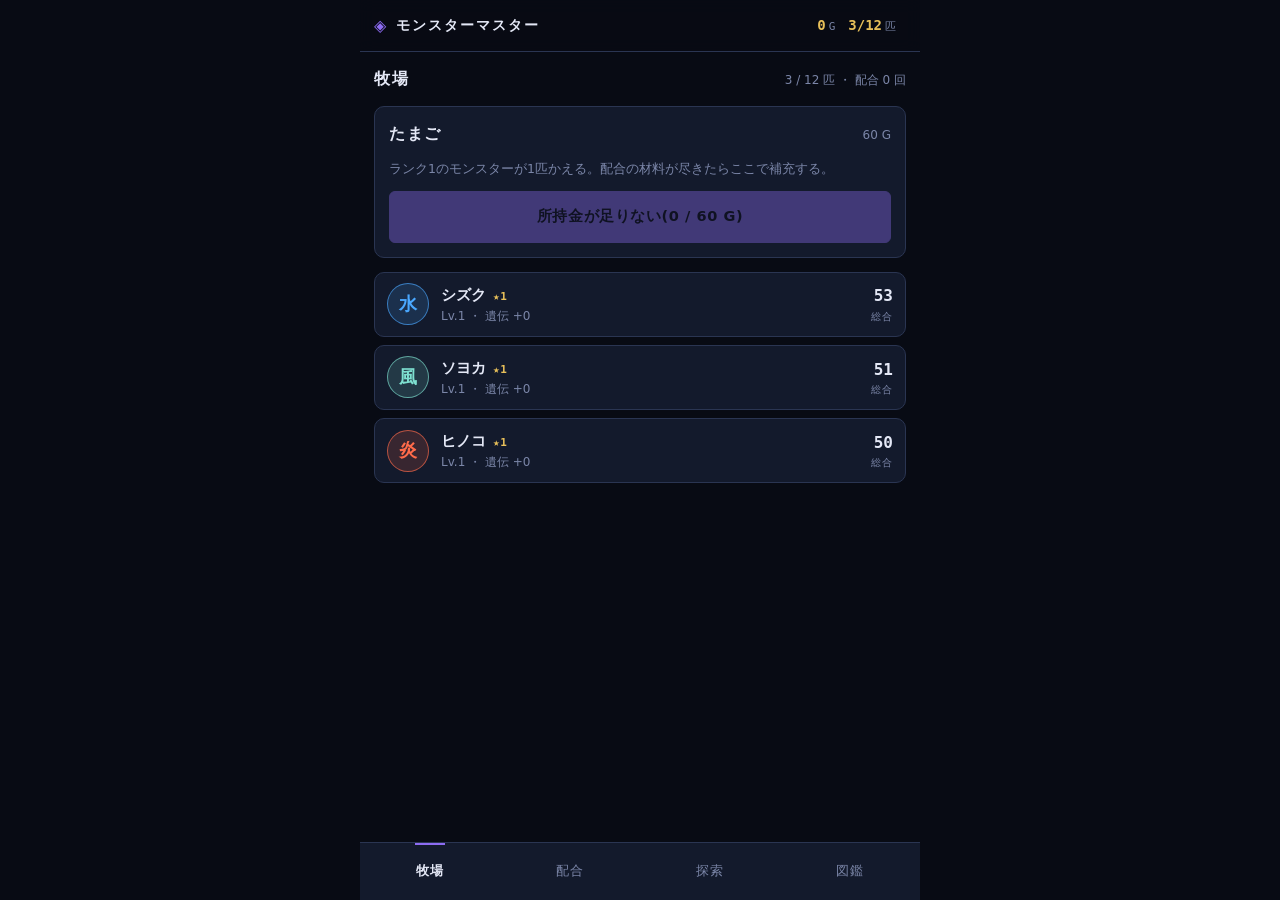
==== monstermaster/index.html @ 81a26c9c "モンスターマスター(配合ゲーム)の最初の形を追加 コアループ: 探索で稼ぐ → 同ランク2匹を配合してランクを上げる → 深いエリアへ。  - 7系統29種、配合表と隠し系統(闇・光)、遺伝で代を重ね" ====
<!DOCTYPE html>
<html lang="ja">
<head>
<meta charset="UTF-8">
<meta name="viewport" content="width=device-width, initial-scale=1.0, viewport-fit=cover">
<title>モンスターマスター — 配合録</title>
<link rel="stylesheet" href="style.css">
</head>
<body>
<div id="app">
  <header id="bar">
    <div class="brand"><span class="mark">◈</span>モンスターマスター</div>
    <div class="purse">
      <span class="num" id="hud-gold">0</span><span class="unit">G</span>
      <span class="num" id="hud-count">0</span><span class="unit">匹</span>
    </div>
  </header>

  <main id="view" aria-live="polite"></main>

  <nav id="tabs">
    <button class="tab is-on" data-tab="ranch">牧場</button>
    <button class="tab" data-tab="fuse">配合</button>
    <button class="tab" data-tab="explore">探索</button>
    <button class="tab" data-tab="dex">図鑑</button>
  </nav>
</div>
<div id="toast" role="status"></div>
<script src="game.js"></script>
</body>
</html>
---- monstermaster/style.css ----
/* ===== トークン =====
   単一テーマ(暗い藍闇)に意図的にコミットした配色。
   ニュートラルは純グレーではなく青紫に寄せている。 */
:root {
  --ground: #080b14;
  --panel:  #131a2c;
  --panel-2:#1c2540;
  --line:   #2a3552;
  --line-hi:#3d4a72;
  --text:   #e4e8f6;
  --muted:  #7b86a8;
  --accent: #8d6cf2;
  --accent-dim: #5a44a8;
  --gold:   #e8c05a;
  --danger: #f2607a;

  --mono: ui-monospace, "SF Mono", "SFMono-Regular", Menlo, "Roboto Mono", monospace;
  --sans: "Hiragino Kaku Gothic ProN", "Hiragino Sans", "Noto Sans JP",
          "Yu Gothic", "Meiryo", system-ui, sans-serif;

  --bar-h: 52px;
  --tabs-h: 58px;
}

* { margin: 0; padding: 0; box-sizing: border-box; }

html { -webkit-text-size-adjust: 100%; }

body {
  background: var(--ground);
  color: var(--text);
  font-family: var(--sans);
  font-size: 15px;
  line-height: 1.6;
  -webkit-tap-highlight-color: transparent;
}

button {
  font: inherit;
  color: inherit;
  background: none;
  border: none;
  cursor: pointer;
  touch-action: manipulation;
}
button:focus-visible, .mon:focus-visible {
  outline: 2px solid var(--accent);
  outline-offset: 2px;
}

/* ===== シェル ===== */
#app {
  max-width: 560px;
  margin: 0 auto;
  min-height: 100dvh;
  display: flex;
  flex-direction: column;
  background: var(--ground);
}

#bar {
  position: sticky;
  top: 0;
  z-index: 10;
  height: var(--bar-h);
  flex: 0 0 auto;
  display: flex;
  align-items: center;
  justify-content: space-between;
  gap: 12px;
  padding: 0 14px;
  background: var(--ground);
  background: color-mix(in srgb, var(--ground) 88%, transparent);
  -webkit-backdrop-filter: blur(8px);
  backdrop-filter: blur(8px);
  border-bottom: 1px solid var(--line);
}

.brand {
  font-size: 14px;
  font-weight: 700;
  letter-spacing: 0.14em;
  display: flex;
  align-items: center;
  gap: 8px;
}
.brand .mark { color: var(--accent); font-size: 16px; }

.purse {
  display: flex;
  align-items: baseline;
  gap: 3px;
  font-family: var(--mono);
  font-variant-numeric: tabular-nums;
  font-size: 14px;
}
.purse .num { color: var(--gold); font-weight: 600; }
.purse .num + .unit { margin-right: 10px; }
.purse .unit { color: var(--muted); font-size: 11px; }
.purse .num:nth-of-type(2) { color: var(--text); }

#view {
  flex: 1 1 auto;
  padding: 14px 14px calc(var(--tabs-h) + 22px);
  display: flex;
  flex-direction: column;
  gap: 14px;
}

#tabs {
  position: fixed;
  bottom: 0;
  left: 0;
  right: 0;
  z-index: 10;
  height: calc(var(--tabs-h) + env(safe-area-inset-bottom));
  padding-bottom: env(safe-area-inset-bottom);
  max-width: 560px;
  margin: 0 auto;
  display: grid;
  grid-template-columns: repeat(4, 1fr);
  background: var(--panel);
  border-top: 1px solid var(--line);
}
.tab {
  font-size: 13px;
  letter-spacing: 0.08em;
  color: var(--muted);
  position: relative;
}
.tab.is-on { color: var(--text); font-weight: 700; }
.tab.is-on::before {
  content: "";
  position: absolute;
  top: 0; left: 50%;
  transform: translateX(-50%);
  width: 30px; height: 2px;
  background: var(--accent);
}

/* ===== 見出し・共通パーツ ===== */
.head {
  display: flex;
  align-items: baseline;
  justify-content: space-between;
  gap: 10px;
}
.head h2 {
  font-size: 16px;
  font-weight: 700;
  letter-spacing: 0.1em;
}
.head .note { font-size: 12px; color: var(--muted); }

.hint {
  font-size: 12.5px;
  color: var(--muted);
  line-height: 1.7;
}

.panel {
  background: var(--panel);
  border: 1px solid var(--line);
  border-radius: 10px;
  padding: 14px;
  display: flex;
  flex-direction: column;
  gap: 12px;
}

.btn {
  background: var(--panel-2);
  border: 1px solid var(--line-hi);
  border-radius: 6px;
  padding: 13px 16px;
  font-size: 14.5px;
  font-weight: 600;
  letter-spacing: 0.04em;
  text-align: center;
}
.btn:active { background: var(--line); }
.btn.primary {
  background: var(--accent);
  border-color: var(--accent);
  color: #0b0713;
}
.btn.primary:active { background: var(--accent-dim); }
.btn[disabled] {
  opacity: 0.38;
  cursor: default;
  pointer-events: none;
}
.btn.ghost {
  background: none;
  border-color: var(--line);
  color: var(--muted);
  font-weight: 500;
  padding: 10px 14px;
  font-size: 13px;
}

/* ===== モンスター核(エンブレム) ===== */
.emblem {
  flex: 0 0 auto;
  width: 42px;
  height: 42px;
  border-radius: 50%;
  display: grid;
  place-items: center;
  font-size: 18px;
  font-weight: 700;
  color: var(--fc);
  background: var(--panel-2);
  background: color-mix(in srgb, var(--fc) 16%, transparent);
  border: 1.5px solid var(--fc);
  border-color: color-mix(in srgb, var(--fc) 65%, transparent);
}
.emblem.lg { width: 60px; height: 60px; font-size: 26px; }
.emblem.sm { width: 30px; height: 30px; font-size: 13px; border-width: 1px; }

/* ===== モンスター行 ===== */
.list { display: flex; flex-direction: column; gap: 8px; }

.mon {
  width: 100%;
  display: flex;
  align-items: center;
  gap: 12px;
  padding: 10px 12px;
  background: var(--panel);
  border: 1px solid var(--line);
  border-radius: 10px;
  text-align: left;
}
.mon:active { background: var(--panel-2); }
.mon.is-sel {
  border-color: var(--accent);
  background: var(--panel-2);
  background: color-mix(in srgb, var(--accent) 12%, var(--panel));
}
.mon-main { flex: 1 1 auto; min-width: 0; }
.mon-name {
  font-size: 15px;
  font-weight: 700;
  display: flex;
  align-items: baseline;
  gap: 7px;
  flex-wrap: wrap;
}
.rank {
  font-family: var(--mono);
  font-size: 11px;
  color: var(--gold);
  letter-spacing: 0.06em;
}
.mon-sub {
  font-size: 12px;
  color: var(--muted);
  font-variant-numeric: tabular-nums;
}
.mon-power {
  flex: 0 0 auto;
  text-align: right;
  font-family: var(--mono);
  font-variant-numeric: tabular-nums;
}
.mon-power .v { font-size: 16px; font-weight: 600; }
.mon-power .k { font-size: 10px; color: var(--muted); display: block; letter-spacing: 0.1em; }

.pick-badge {
  flex: 0 0 auto;
  width: 22px; height: 22px;
  border-radius: 50%;
  display: grid; place-items: center;
  font-size: 11px; font-weight: 700;
  background: var(--accent);
  color: #0b0713;
}

/* ===== ステータス ===== */
.stats { display: flex; flex-direction: column; gap: 7px; }
.stat-row {
  display: grid;
  grid-template-columns: 2.6em 3.2em 1fr;
  align-items: center;
  gap: 9px;
  font-size: 12px;
}
.stat-row .k { color: var(--muted); letter-spacing: 0.08em; }
.stat-row .v {
  font-family: var(--mono);
  font-variant-numeric: tabular-nums;
  text-align: right;
  font-size: 13px;
}
.meter {
  height: 5px;
  background: var(--panel-2);
  border-radius: 3px;
  overflow: hidden;
}
.meter > i {
  display: block;
  height: 100%;
  background: var(--fc, var(--accent));
  border-radius: 3px;
}

/* ===== 配合プレビュー ===== */
.fuse-slots {
  display: grid;
  grid-template-columns: 1fr auto 1fr;
  align-items: center;
  gap: 10px;
}
.slot {
  background: var(--panel-2);
  border: 1px dashed var(--line-hi);
  border-radius: 10px;
  padding: 12px 8px;
  min-height: 92px;
  display: flex;
  flex-direction: column;
  align-items: center;
  justify-content: center;
  gap: 6px;
  text-align: center;
}
.slot.filled { border-style: solid; }
.slot .nm { font-size: 12.5px; font-weight: 600; line-height: 1.3; }
.slot .em { font-size: 11px; color: var(--muted); font-variant-numeric: tabular-nums; }
.slot .ph { font-size: 12px; color: var(--muted); }
.plus { font-size: 18px; color: var(--accent); }

.result {
  border-top: 1px solid var(--line);
  padding-top: 12px;
  display: flex;
  align-items: center;
  gap: 12px;
}
.result .txt { flex: 1 1 auto; }
.result .t1 { font-size: 15px; font-weight: 700; }
.result .t2 { font-size: 12px; color: var(--muted); margin-top: 1px; }

/* ===== 探索 ===== */
.areas { display: flex; flex-direction: column; gap: 8px; }
.area {
  width: 100%;
  display: flex;
  align-items: center;
  gap: 12px;
  padding: 12px;
  background: var(--panel);
  border: 1px solid var(--line);
  border-radius: 10px;
  text-align: left;
}
.area.is-sel { border-color: var(--accent); background: var(--panel-2); background: color-mix(in srgb, var(--accent) 12%, var(--panel)); }
.area[disabled] { opacity: 0.4; pointer-events: none; }
.area .an { font-size: 14.5px; font-weight: 600; }
.area .ad { font-size: 11.5px; color: var(--muted); font-variant-numeric: tabular-nums; }
.area .lv {
  margin-left: auto;
  font-family: var(--mono);
  font-size: 11px;
  color: var(--gold);
  border: 1px solid var(--gold);
  border-color: color-mix(in srgb, var(--gold) 40%, transparent);
  border-radius: 4px;
  padding: 2px 7px;
}

.log {
  background: var(--ground);
  border: 1px solid var(--line);
  border-radius: 8px;
  padding: 10px 12px;
  font-size: 12.5px;
  line-height: 1.85;
  max-height: 190px;
  overflow-y: auto;
}
.log div + div { border-top: 1px solid var(--line); }
.log .win  { color: #6bd39a; font-weight: 600; }
.log .lose { color: var(--danger); font-weight: 600; }
.log .get  { color: var(--gold); font-weight: 600; }

/* ===== 図鑑 ===== */
.dex-fam { display: flex; flex-direction: column; gap: 8px; }
.dex-fam h3 {
  font-size: 12px;
  font-weight: 700;
  letter-spacing: 0.16em;
  color: var(--fc);
}
.dex-grid {
  display: grid;
  grid-template-columns: repeat(auto-fill, minmax(90px, 1fr));
  gap: 7px;
}
.dex-cell {
  background: var(--panel);
  border: 1px solid var(--line);
  border-radius: 8px;
  padding: 9px 6px;
  text-align: center;
  display: flex;
  flex-direction: column;
  align-items: center;
  gap: 5px;
}
.dex-cell .dn { font-size: 11.5px; font-weight: 600; line-height: 1.25; }
.dex-cell .dr { font-family: var(--mono); font-size: 10px; color: var(--gold); }
.dex-cell.unknown { opacity: 0.45; }
.dex-cell.unknown .dn { color: var(--muted); font-weight: 400; }
.dex-cell.unknown .emblem {
  color: var(--muted);
  background: var(--panel-2);
  border-color: var(--line);
}

/* ===== トースト ===== */
#toast {
  position: fixed;
  left: 50%;
  bottom: calc(var(--tabs-h) + env(safe-area-inset-bottom) + 16px);
  transform: translate(-50%, 8px);
  z-index: 30;
  background: var(--panel-2);
  border: 1px solid var(--line-hi);
  border-radius: 8px;
  padding: 11px 16px;
  font-size: 13.5px;
  font-weight: 600;
  max-width: min(88vw, 420px);
  text-align: center;
  opacity: 0;
  pointer-events: none;
  transition: opacity 0.18s ease, transform 0.18s ease;
}
#toast.show { opacity: 1; transform: translate(-50%, 0); }

@media (prefers-reduced-motion: reduce) {
  * { transition: none !important; animation: none !important; }
}
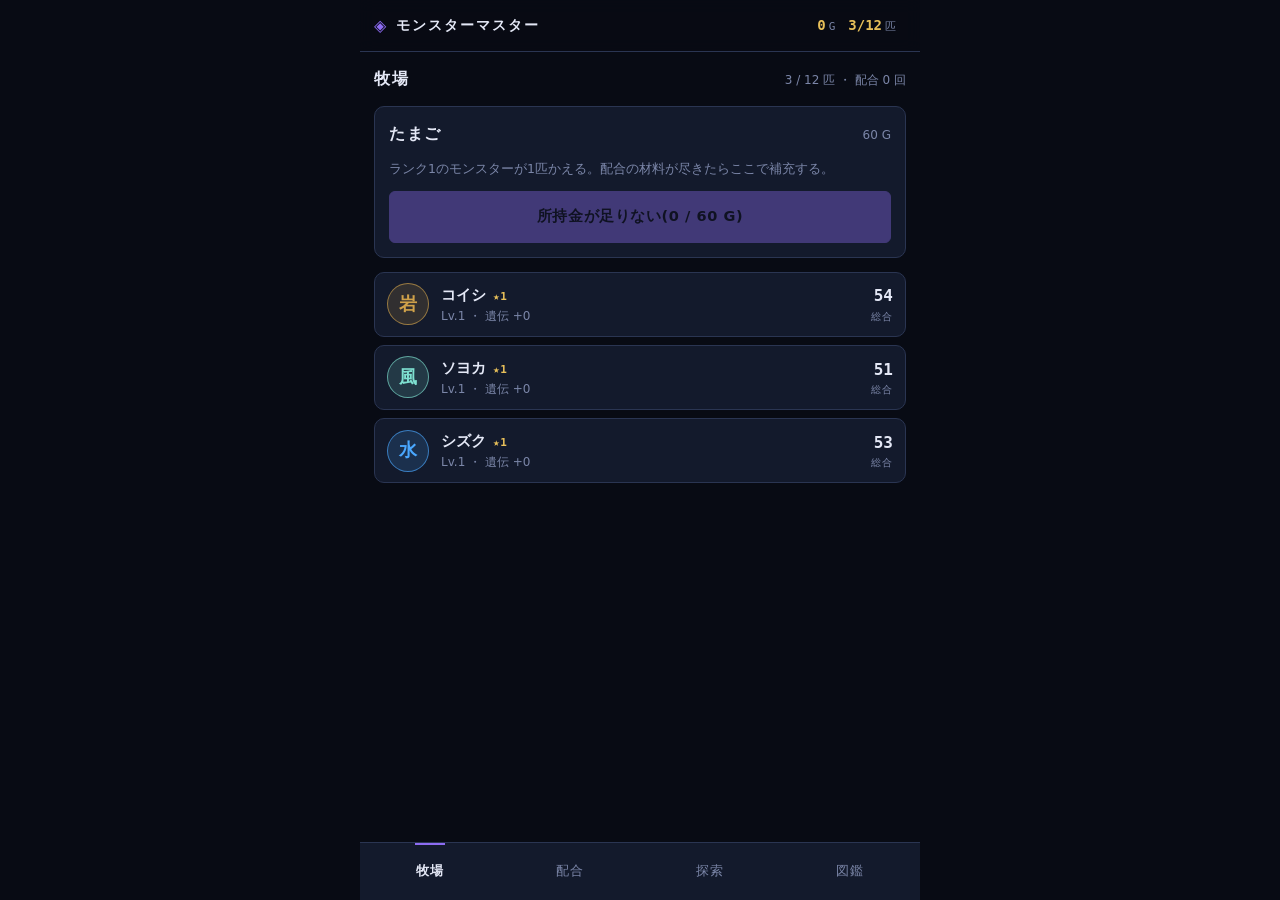
==== commit 41978dd4: "探索の連打で誤タップする問題を修正 仲間が増えたりレベルが上がったりするたびにレイアウトが動き、指の位置に 別のボタンが来ていた。押す場所を動かさない構成に変える。  - 出撃・配合の主要ボタンを画面" ====
--- a/monstermaster/index.html
+++ b/monstermaster/index.html
@@ -18,6 +18,9 @@
 
   <main id="view" aria-live="polite"></main>
 
+  <!-- 連打する主要ボタンはここに置き、一覧が伸び縮みしても位置が動かないようにする -->
+  <div id="action-bar"></div>
+
   <nav id="tabs">
     <button class="tab is-on" data-tab="ranch">牧場</button>
     <button class="tab" data-tab="fuse">配合</button>
--- a/monstermaster/style.css
+++ b/monstermaster/style.css
@@ -101,11 +101,28 @@
 
 #view {
   flex: 1 1 auto;
-  padding: 14px 14px calc(var(--tabs-h) + 22px);
+  /* 下端は固定アクションバーとタブバーのぶんを常に空けておく */
+  padding: 14px 14px calc(var(--tabs-h) + 96px);
   display: flex;
   flex-direction: column;
   gap: 14px;
 }
+
+/* 画面下に貼り付く主要ボタン。一覧の増減で位置が動かない。 */
+#action-bar {
+  position: fixed;
+  left: 0;
+  right: 0;
+  bottom: calc(var(--tabs-h) + env(safe-area-inset-bottom));
+  z-index: 9;
+  max-width: 560px;
+  margin: 0 auto;
+  padding: 10px 14px;
+  background: var(--ground);
+  border-top: 1px solid var(--line);
+}
+#action-bar:empty { display: none; }
+#action-bar .btn { width: 100%; }
 
 #tabs {
   position: fixed;
@@ -344,32 +361,48 @@
 .result .t2 { font-size: 12px; color: var(--muted); margin-top: 1px; }
 
 /* ===== 探索 ===== */
-.areas { display: flex; flex-direction: column; gap: 8px; }
-.area {
-  width: 100%;
-  display: flex;
-  align-items: center;
-  gap: 12px;
-  padding: 12px;
+/* エリアは横スクロールのチップ。縦を節約して結果を画面内に収める。 */
+.chips {
+  display: flex;
+  gap: 8px;
+  overflow-x: auto;
+  padding-bottom: 4px;
+  scrollbar-width: none;
+  -webkit-overflow-scrolling: touch;
+}
+.chips::-webkit-scrollbar { display: none; }
+.chip {
+  flex: 0 0 auto;
+  display: flex;
+  align-items: center;
+  gap: 7px;
+  padding: 10px 14px;
+  border-radius: 999px;
+  border: 1px solid var(--line);
   background: var(--panel);
-  border: 1px solid var(--line);
-  border-radius: 10px;
-  text-align: left;
-}
-.area.is-sel { border-color: var(--accent); background: var(--panel-2); background: color-mix(in srgb, var(--accent) 12%, var(--panel)); }
-.area[disabled] { opacity: 0.4; pointer-events: none; }
-.area .an { font-size: 14.5px; font-weight: 600; }
-.area .ad { font-size: 11.5px; color: var(--muted); font-variant-numeric: tabular-nums; }
-.area .lv {
-  margin-left: auto;
-  font-family: var(--mono);
-  font-size: 11px;
-  color: var(--gold);
-  border: 1px solid var(--gold);
-  border-color: color-mix(in srgb, var(--gold) 40%, transparent);
-  border-radius: 4px;
-  padding: 2px 7px;
-}
+  font-size: 13px;
+  white-space: nowrap;
+}
+.chip.is-on {
+  border-color: var(--accent);
+  background: var(--panel-2);
+  font-weight: 700;
+}
+.chip[disabled] { opacity: 0.36; pointer-events: none; }
+.chip .r { font-family: var(--mono); font-size: 10.5px; color: var(--gold); }
+
+.area-desc {
+  font-size: 12px;
+  color: var(--muted);
+  font-variant-numeric: tabular-nums;
+  white-space: nowrap;
+  overflow: hidden;
+  text-overflow: ellipsis;
+}
+
+/* 結果は高さを固定し、中身が増えても下のレイアウトを動かさない */
+.result-slot { height: 208px; }
+.result-slot .log { flex: 1 1 auto; max-height: none; }
 
 .log {
   background: var(--ground);
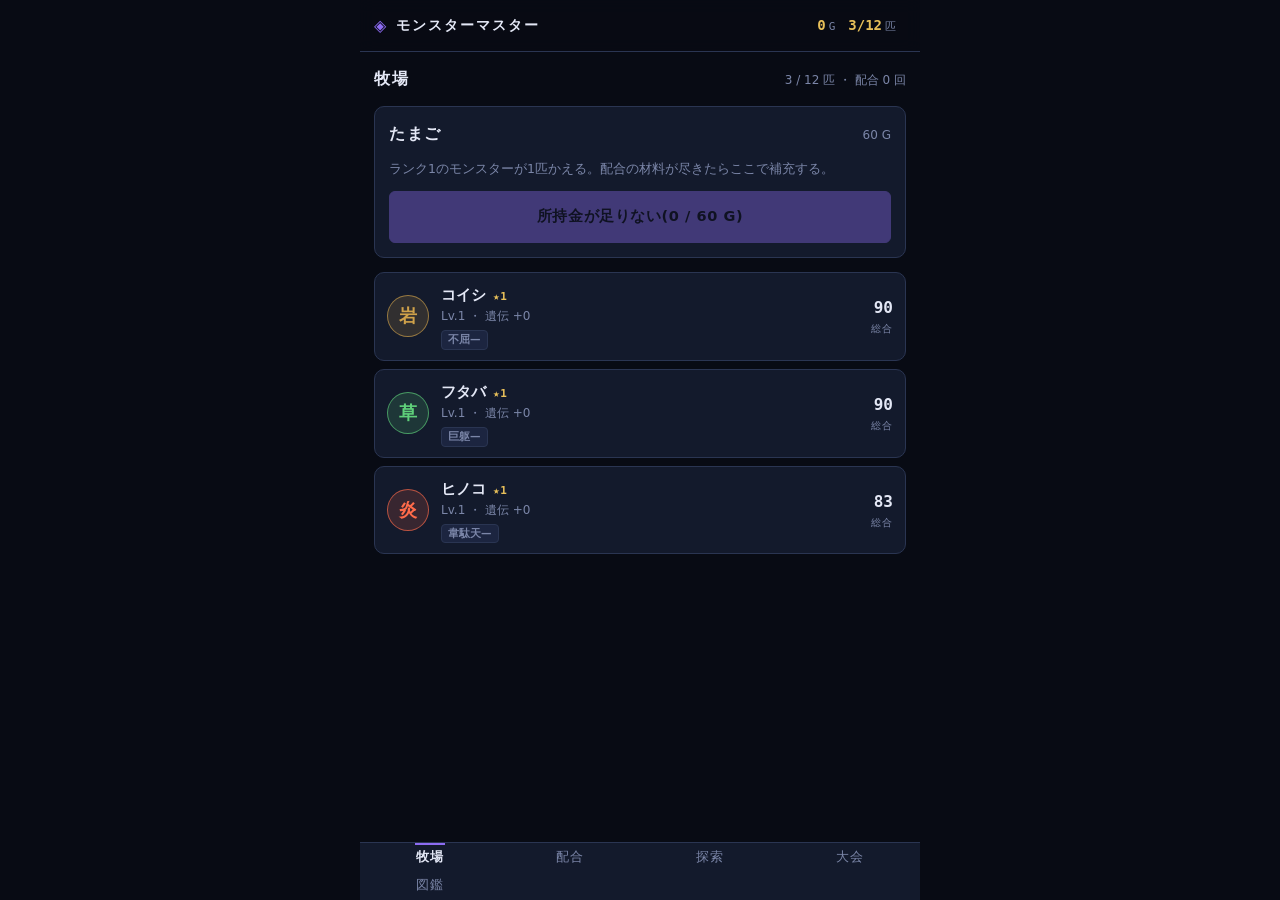
==== commit dc892eb8: "大会を追加(3匹での勝ち抜き戦) 探索が1戦だけなのに対し、大会は最大5回戦の勝ち抜き戦にした。 違いは「回戦のあいだ傷が残る」ことだけで、MPは全快するがHPは25%しか 戻らず、倒れた仲間はその大" ====
--- a/monstermaster/index.html
+++ b/monstermaster/index.html
@@ -25,6 +25,7 @@
     <button class="tab is-on" data-tab="ranch">牧場</button>
     <button class="tab" data-tab="fuse">配合</button>
     <button class="tab" data-tab="explore">探索</button>
+    <button class="tab" data-tab="cup">大会</button>
     <button class="tab" data-tab="dex">図鑑</button>
   </nav>
 </div>
--- a/monstermaster/style.css
+++ b/monstermaster/style.css
@@ -295,21 +295,96 @@
 }
 
 /* ===== ステータス ===== */
-.stats { display: flex; flex-direction: column; gap: 7px; }
+.stats { display: flex; flex-direction: column; gap: 6px; }
 .stat-row {
   display: grid;
-  grid-template-columns: 2.6em 3.2em 1fr;
-  align-items: center;
-  gap: 9px;
+  /* ラベル / 数値 / 成長係数 / メーター */
+  grid-template-columns: 4.6em 3.2em 1.4em 1fr;
+  align-items: center;
+  gap: 8px;
   font-size: 12px;
 }
-.stat-row .k { color: var(--muted); letter-spacing: 0.08em; }
+.stat-row .k { color: var(--muted); letter-spacing: 0.08em; white-space: nowrap; }
+
+/* ===== スキル ===== */
+.mon-skills { display: flex; flex-wrap: wrap; gap: 4px; margin-top: 4px; }
+.chip-skill {
+  font-size: 10.5px;
+  font-weight: 600;
+  line-height: 1.5;
+  padding: 1px 6px;
+  border-radius: 4px;
+  color: var(--accent);
+  background: var(--panel-2);
+  border: 1px solid var(--line);
+  font-variant-numeric: tabular-nums;
+}
+.chip-skill.is-dormant { color: var(--muted); }
+
+.skill-list { display: flex; flex-direction: column; gap: 8px; }
+.skill-row {
+  background: var(--panel-2);
+  border: 1px solid var(--line);
+  border-radius: 8px;
+  padding: 8px 11px;
+}
+.skill-row.is-dormant { opacity: 0.5; }
+.sk-head {
+  display: flex;
+  align-items: baseline;
+  justify-content: space-between;
+  gap: 8px;
+}
+.sk-name { font-size: 13.5px; font-weight: 700; color: var(--accent); }
+.sk-lv {
+  font-family: var(--mono);
+  font-size: 11px;
+  color: var(--gold);
+  font-variant-numeric: tabular-nums;
+}
+.sk-desc { font-size: 12px; color: var(--muted); margin-top: 2px; line-height: 1.55; }
+
+/* ステータスのはたらき一覧(図鑑) */
+.effects { display: flex; flex-direction: column; gap: 9px; }
+.effect-row {
+  display: grid;
+  grid-template-columns: 4.8em 1fr;
+  gap: 10px;
+  font-size: 12.5px;
+  line-height: 1.6;
+}
+.effect-row .ek { color: var(--accent); font-weight: 700; white-space: nowrap; }
+.effect-row .ev { color: var(--muted); }
 .stat-row .v {
   font-family: var(--mono);
   font-variant-numeric: tabular-nums;
   text-align: right;
   font-size: 13px;
 }
+/* 成長係数(F〜S)。伸びやすいものほど目立たせる。 */
+.g {
+  font-family: var(--mono);
+  font-size: 11.5px;
+  font-weight: 700;
+  text-align: center;
+  letter-spacing: 0.04em;
+}
+.g-S { color: var(--gold); }
+.g-A { color: #f0d488; }
+.g-B { color: var(--text); }
+.g-C { color: var(--text); font-weight: 500; }
+.g-D, .g-E, .g-F { color: var(--muted); font-weight: 500; }
+
+.result .t3 {
+  font-size: 12px;
+  color: var(--muted);
+  margin-top: 3px;
+  display: flex;
+  align-items: baseline;
+  flex-wrap: wrap;
+}
+.result .t3 .g { margin-left: 3px; }
+
 .meter {
   height: 5px;
   background: var(--panel-2);
@@ -390,6 +465,9 @@
 }
 .chip[disabled] { opacity: 0.36; pointer-events: none; }
 .chip .r { font-family: var(--mono); font-size: 10.5px; color: var(--gold); }
+/* 優勝済みの大会。選んでいなくても一目で分かるようにする */
+.chip.is-won { border-color: var(--gold); }
+.chip.is-won .r { font-family: inherit; font-weight: 700; }
 
 .area-desc {
   font-size: 12px;
@@ -445,6 +523,12 @@
 }
 .dex-cell .dn { font-size: 11.5px; font-weight: 600; line-height: 1.25; }
 .dex-cell .dr { font-family: var(--mono); font-size: 10px; color: var(--gold); }
+.dex-cell .ds {
+  font-size: 9.5px;
+  line-height: 1.35;
+  color: var(--muted);
+  word-break: keep-all;
+}
 .dex-cell.unknown { opacity: 0.45; }
 .dex-cell.unknown .dn { color: var(--muted); font-weight: 400; }
 .dex-cell.unknown .emblem {
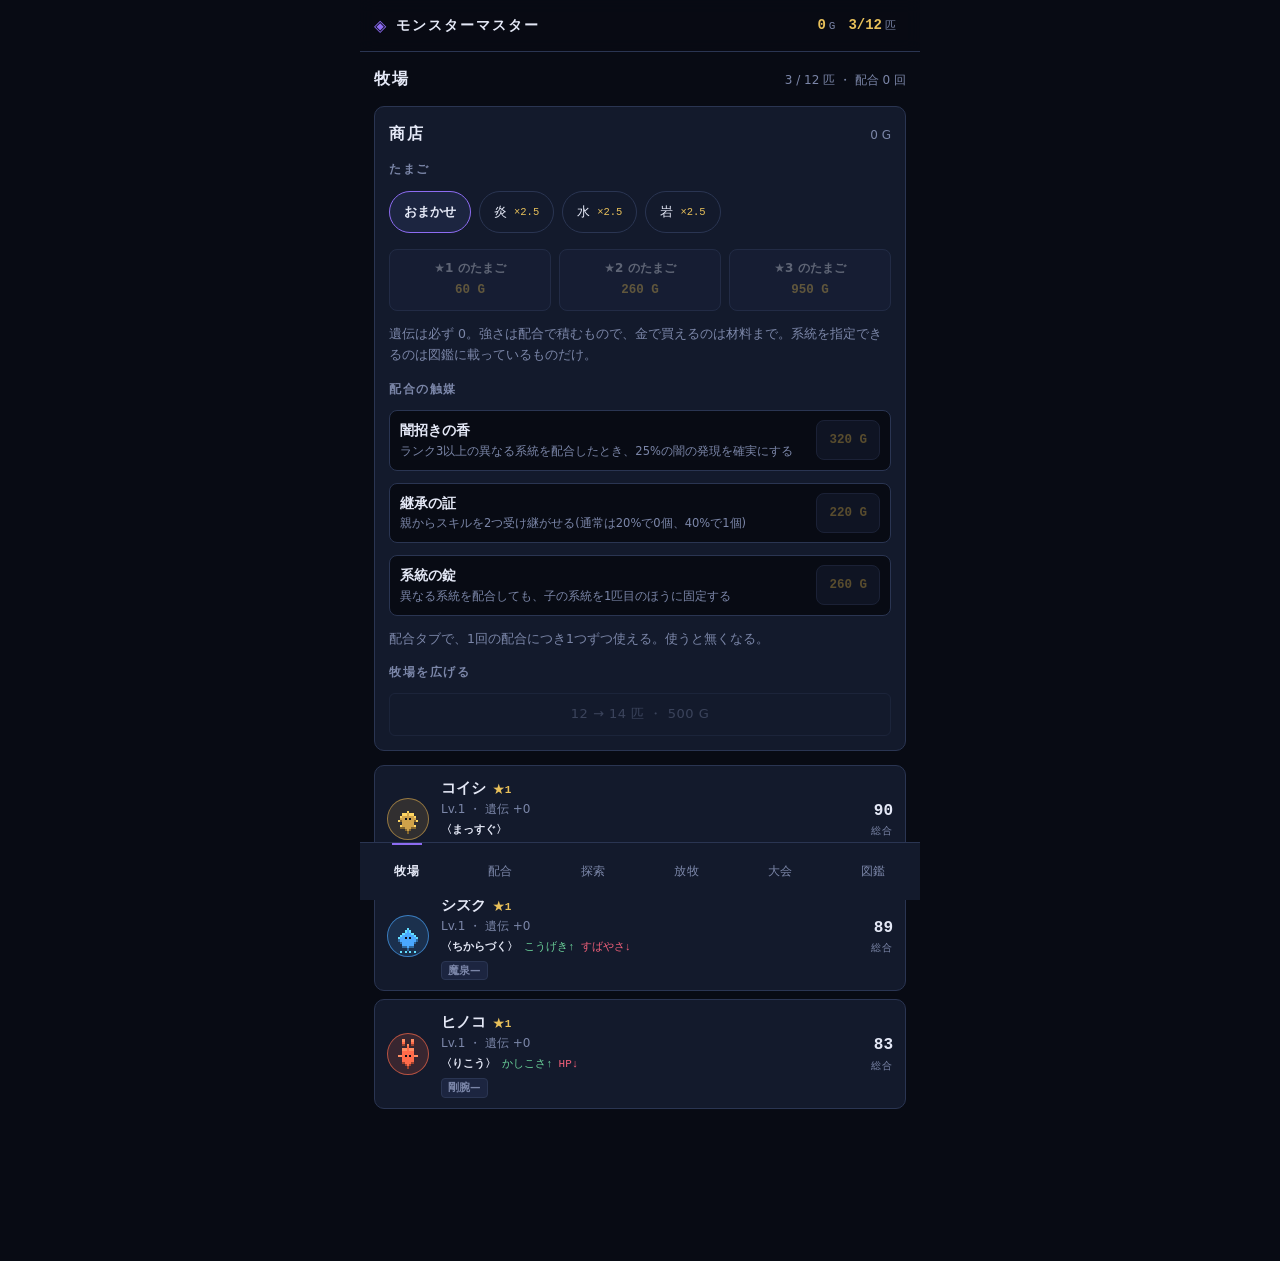
==== commit ac2fb417: "放牧を追加(預けて、勝手に歩かせる) 探索は「エリアと編成を選んだら結果が出るだけ」で、決断が1つも無かった。 タップを増やす方向ではなく、タップを要らなくする方向に足した。  預けたモンスターはエリ" ====
--- a/monstermaster/index.html
+++ b/monstermaster/index.html
@@ -25,6 +25,7 @@
     <button class="tab is-on" data-tab="ranch">牧場</button>
     <button class="tab" data-tab="fuse">配合</button>
     <button class="tab" data-tab="explore">探索</button>
+    <button class="tab" data-tab="pasture">放牧</button>
     <button class="tab" data-tab="cup">大会</button>
     <button class="tab" data-tab="dex">図鑑</button>
   </nav>
--- a/monstermaster/style.css
+++ b/monstermaster/style.css
@@ -25,6 +25,8 @@
 * { margin: 0; padding: 0; box-sizing: border-box; }
 
 html { -webkit-text-size-adjust: 100%; }
+/* 横スクロールは常に事故。どこかがはみ出しても画面はずらさない。 */
+body { overflow-x: hidden; }
 
 body {
   background: var(--ground);
@@ -135,13 +137,13 @@
   max-width: 560px;
   margin: 0 auto;
   display: grid;
-  grid-template-columns: repeat(4, 1fr);
+  grid-template-columns: repeat(6, 1fr);
   background: var(--panel);
   border-top: 1px solid var(--line);
 }
 .tab {
-  font-size: 13px;
-  letter-spacing: 0.08em;
+  font-size: 12px;
+  letter-spacing: 0.02em;
   color: var(--muted);
   position: relative;
 }
@@ -235,6 +237,15 @@
 .emblem.lg { width: 60px; height: 60px; font-size: 26px; }
 .emblem.sm { width: 30px; height: 30px; font-size: 13px; border-width: 1px; }
 
+/* ドット絵を入れたとき。にじませずマス目のまま拡大する */
+.emblem.has-sprite {
+  background-repeat: no-repeat;
+  background-position: center;
+  background-size: 86%;
+  image-rendering: pixelated;
+  image-rendering: crisp-edges;
+}
+
 /* ===== モンスター行 ===== */
 .list { display: flex; flex-direction: column; gap: 8px; }
 
@@ -263,6 +274,12 @@
   align-items: baseline;
   gap: 7px;
   flex-wrap: wrap;
+}
+/* 名前をつけた個体に添える種の名前 */
+.mon-species {
+  font-size: 11px;
+  font-weight: 500;
+  color: var(--muted);
 }
 .rank {
   font-family: var(--mono);
@@ -561,3 +578,261 @@
 @media (prefers-reduced-motion: reduce) {
   * { transition: none !important; animation: none !important; }
 }
+
+/* ===== 語り(フレーバー・系譜・ライバル) ===== */
+.lore {
+  font-size: 12.5px;
+  line-height: 1.8;
+  color: var(--muted);
+  border-left: 2px solid var(--line-hi);
+  padding-left: 10px;
+}
+
+.lineage { display: flex; flex-direction: column; gap: 6px; }
+.lin-row {
+  display: flex;
+  align-items: center;
+  gap: 10px;
+  padding: 7px 10px;
+  background: var(--ground);
+  border: 1px solid var(--line);
+  border-radius: 8px;
+}
+.lin-main { min-width: 0; }
+.lin-name { font-size: 13.5px; font-weight: 600; }
+.lin-sub { font-size: 11px; color: var(--muted); }
+.lin-none {
+  font-size: 12.5px;
+  color: var(--muted);
+  padding: 8px 10px;
+  background: var(--ground);
+  border: 1px dashed var(--line);
+  border-radius: 8px;
+}
+
+.rename { display: flex; gap: 8px; }
+.rename input {
+  flex: 1 1 auto;
+  min-width: 0;
+  font: inherit;
+  font-size: 14px;
+  color: var(--text);
+  background: var(--ground);
+  border: 1px solid var(--line-hi);
+  border-radius: 6px;
+  padding: 9px 11px;
+}
+.rename input::placeholder { color: var(--muted); }
+.rename .btn { flex: 0 0 auto; }
+
+/* ライバル */
+.rival {
+  display: flex;
+  align-items: center;
+  gap: 12px;
+  padding-bottom: 10px;
+  border-bottom: 1px solid var(--line);
+}
+.rival .face {
+  flex: 0 0 auto;
+  width: 44px; height: 44px;
+  border-radius: 50%;
+  display: grid; place-items: center;
+  font-size: 15px; font-weight: 700;
+  color: var(--gold);
+  background: color-mix(in srgb, var(--gold) 14%, transparent);
+  border: 1.5px solid color-mix(in srgb, var(--gold) 60%, transparent);
+}
+.rival .who { min-width: 0; }
+.rival .rn { font-size: 15px; font-weight: 700; }
+.rival .rt { font-size: 11.5px; color: var(--muted); letter-spacing: 0.08em; }
+.rival .rmark { margin-left: auto; font-size: 11px; color: var(--gold); font-weight: 700; }
+.line {
+  font-size: 13px;
+  line-height: 1.85;
+  color: var(--text);
+}
+.line.dim { color: var(--muted); }
+
+/* 図鑑の一文 */
+.dex-flavor {
+  grid-column: 1 / -1;
+  font-size: 12px;
+  line-height: 1.75;
+  color: var(--muted);
+  padding: 2px 2px 6px;
+}
+
+/* ===== 商店 ===== */
+.shop-label {
+  font-size: 11.5px;
+  font-weight: 700;
+  letter-spacing: 0.14em;
+  color: var(--muted);
+  padding-top: 2px;
+}
+.shop-grid {
+  display: grid;
+  grid-template-columns: repeat(3, 1fr);
+  gap: 8px;
+}
+.buy {
+  display: flex;
+  flex-direction: column;
+  align-items: center;
+  gap: 3px;
+  padding: 10px 6px;
+  background: var(--panel-2);
+  border: 1px solid var(--line-hi);
+  border-radius: 8px;
+  text-align: center;
+}
+.buy:active { background: var(--line); }
+.buy[disabled] { opacity: 0.36; pointer-events: none; }
+.buy.sm { flex: 0 0 auto; padding: 9px 12px; }
+.buy-name { font-size: 12px; font-weight: 600; line-height: 1.4; }
+.buy-price {
+  font-family: var(--mono);
+  font-variant-numeric: tabular-nums;
+  font-size: 12.5px;
+  color: var(--gold);
+  font-weight: 600;
+}
+
+.item-row {
+  display: flex;
+  align-items: center;
+  gap: 10px;
+  padding: 9px 10px;
+  background: var(--ground);
+  border: 1px solid var(--line);
+  border-radius: 8px;
+}
+.item-main { flex: 1 1 auto; min-width: 0; }
+.item-name {
+  font-size: 13.5px;
+  font-weight: 600;
+  display: flex;
+  align-items: baseline;
+  gap: 8px;
+  flex-wrap: wrap;
+}
+.item-have {
+  font-family: var(--mono);
+  font-size: 10.5px;
+  font-weight: 600;
+  color: var(--accent);
+}
+.item-desc { font-size: 11.5px; color: var(--muted); line-height: 1.65; }
+
+/* 配合タブの触媒スイッチ */
+.catalyst {
+  width: 100%;
+  display: flex;
+  align-items: center;
+  gap: 10px;
+  padding: 9px 11px;
+  background: var(--ground);
+  border: 1px solid var(--line);
+  border-radius: 8px;
+  text-align: left;
+}
+.catalyst.is-on {
+  border-color: var(--accent);
+  background: color-mix(in srgb, var(--accent) 12%, var(--panel));
+}
+.cat-mark {
+  flex: 0 0 auto;
+  font-size: 11.5px;
+  font-weight: 700;
+  letter-spacing: 0.08em;
+  color: var(--muted);
+}
+.catalyst.is-on .cat-mark { color: var(--accent); }
+
+/* 性格 */
+.mon-nature {
+  display: flex;
+  align-items: baseline;
+  gap: 6px;
+  flex-wrap: wrap;
+  font-size: 11px;
+  margin-top: 2px;
+}
+.mon-nature .nat { color: var(--text); font-weight: 600; }
+.mon-nature .up { color: #6bd39a; font-family: var(--mono); }
+.mon-nature .down { color: var(--danger); font-family: var(--mono); }
+
+/* ===== 放牧 ===== */
+.field {
+  display: grid;
+  /* minmax(0,1fr) にしないと、マスの中身が幅の下限になって横にはみ出す */
+  grid-template-columns: repeat(var(--cols), minmax(0, 1fr));
+  gap: 2px;
+  background: var(--line);
+  border: 1px solid var(--line);
+  border-radius: 8px;
+  overflow: hidden;
+}
+.fc {
+  aspect-ratio: 1;
+  display: grid;
+  place-items: center;
+  background: var(--ground);
+  position: relative;
+}
+.fc .g { font-size: 11px; color: var(--line-hi); font-family: var(--mono); }
+/* 地形。色は薄く、モンスターより目立たせない */
+.fc.t1 { background: color-mix(in srgb, #5fd07a 9%, var(--ground)); }
+.fc.t2 { background: color-mix(in srgb, #d0a24a 10%, var(--ground)); }
+.fc.t3 { background: color-mix(in srgb, #4aa8ff 12%, var(--ground)); }
+.fc.t4 { background: color-mix(in srgb, #f2607a 12%, var(--ground)); }
+.fc .emblem.on-field {
+  width: 88%;
+  height: 88%;
+  border-width: 1px;
+}
+.fc .stack {
+  position: absolute;
+  right: 1px; bottom: 0;
+  font-family: var(--mono);
+  font-size: 9px;
+  color: var(--text);
+}
+
+.away-row {
+  display: flex;
+  align-items: center;
+  gap: 10px;
+  min-width: 0;
+  padding: 9px 10px;
+  background: var(--ground);
+  border: 1px solid var(--line);
+  border-radius: 8px;
+}
+.away-row .btn { flex: 0 0 auto; }
+.away-row .mon-main { min-width: 0; }
+.away-row .mon-name { overflow: hidden; text-overflow: ellipsis; white-space: nowrap; }
+.mon-nature .away {
+  font-size: 10px;
+  font-weight: 700;
+  letter-spacing: 0.08em;
+  color: var(--ground);
+  background: var(--muted);
+  border-radius: 3px;
+  padding: 0 5px;
+}
+
+.gauges { display: flex; gap: 10px; margin-top: 4px; }
+.gauge { display: flex; align-items: center; gap: 5px; flex: 1 1 0; min-width: 0; }
+.gauge .gl { font-size: 10px; color: var(--muted); flex: 0 0 auto; }
+.gauge .gt {
+  flex: 1 1 auto;
+  height: 4px;
+  background: var(--line);
+  border-radius: 2px;
+  overflow: hidden;
+}
+.gauge .gt i { display: block; height: 100%; background: var(--muted); }
+.gauge.bag .gt i { background: var(--gold); }
+.gauge.tired .gt i { background: var(--danger); }
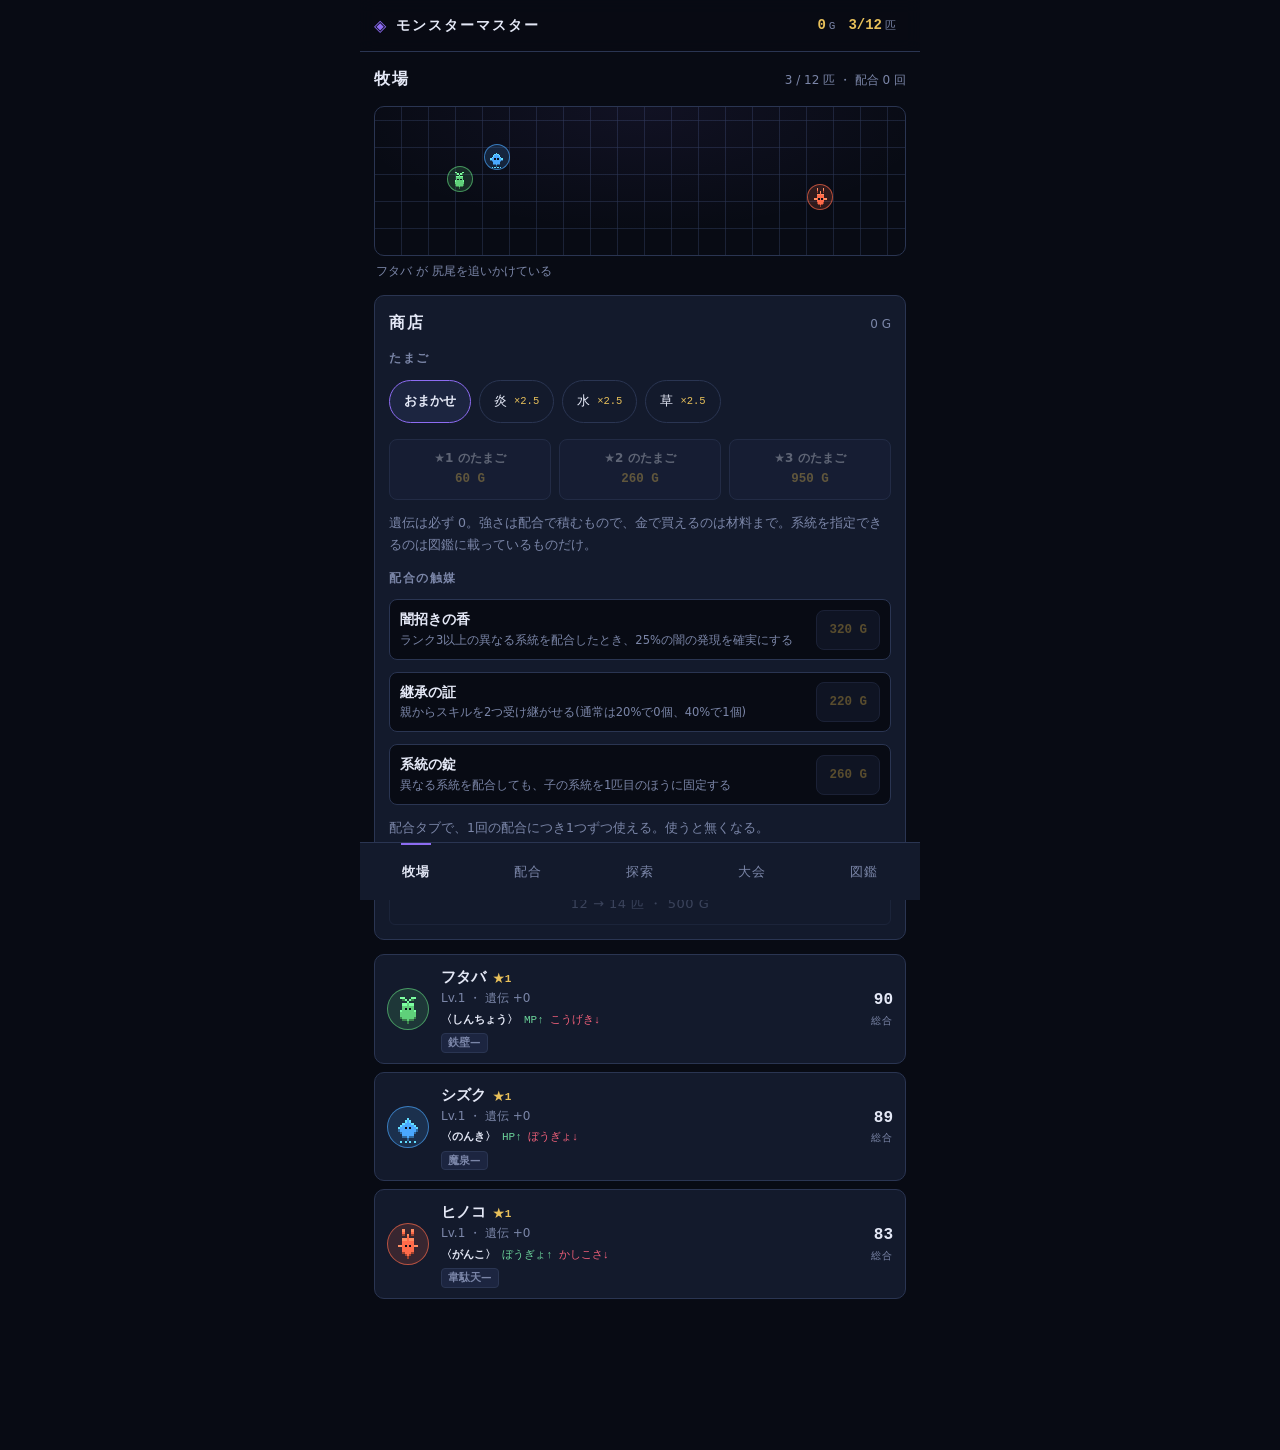
==== commit 8434d77b: "放牧を「にわ」に作り直す(眺めるだけ) 前の放牧は資源集めの仕組みだった。欲しかったのは見て楽しいほうで、 拾い物は要らなかった。仕組みごと外して、牧場の頭に眺めを置いた。  手持ち全員がにわの中をう" ====
--- a/monstermaster/index.html
+++ b/monstermaster/index.html
@@ -25,7 +25,6 @@
     <button class="tab is-on" data-tab="ranch">牧場</button>
     <button class="tab" data-tab="fuse">配合</button>
     <button class="tab" data-tab="explore">探索</button>
-    <button class="tab" data-tab="pasture">放牧</button>
     <button class="tab" data-tab="cup">大会</button>
     <button class="tab" data-tab="dex">図鑑</button>
   </nav>
--- a/monstermaster/style.css
+++ b/monstermaster/style.css
@@ -137,13 +137,13 @@
   max-width: 560px;
   margin: 0 auto;
   display: grid;
-  grid-template-columns: repeat(6, 1fr);
+  grid-template-columns: repeat(5, 1fr);
   background: var(--panel);
   border-top: 1px solid var(--line);
 }
 .tab {
-  font-size: 12px;
-  letter-spacing: 0.02em;
+  font-size: 12.5px;
+  letter-spacing: 0.06em;
   color: var(--muted);
   position: relative;
 }
@@ -763,76 +763,43 @@
 .mon-nature .up { color: #6bd39a; font-family: var(--mono); }
 .mon-nature .down { color: var(--danger); font-family: var(--mono); }
 
-/* ===== 放牧 ===== */
-.field {
-  display: grid;
-  /* minmax(0,1fr) にしないと、マスの中身が幅の下限になって横にはみ出す */
-  grid-template-columns: repeat(var(--cols), minmax(0, 1fr));
-  gap: 2px;
-  background: var(--line);
-  border: 1px solid var(--line);
-  border-radius: 8px;
+/* ===== にわ ===== */
+/* 牧場の頭。手持ち全員がうろうろしているだけの眺め。 */
+.pen-wrap { display: flex; flex-direction: column; gap: 6px; }
+.pen {
+  position: relative;
+  height: 150px;
+  border-radius: 10px;
+  border: 1px solid var(--line);
   overflow: hidden;
-}
-.fc {
-  aspect-ratio: 1;
-  display: grid;
-  place-items: center;
-  background: var(--ground);
-  position: relative;
-}
-.fc .g { font-size: 11px; color: var(--line-hi); font-family: var(--mono); }
-/* 地形。色は薄く、モンスターより目立たせない */
-.fc.t1 { background: color-mix(in srgb, #5fd07a 9%, var(--ground)); }
-.fc.t2 { background: color-mix(in srgb, #d0a24a 10%, var(--ground)); }
-.fc.t3 { background: color-mix(in srgb, #4aa8ff 12%, var(--ground)); }
-.fc.t4 { background: color-mix(in srgb, #f2607a 12%, var(--ground)); }
-.fc .emblem.on-field {
-  width: 88%;
-  height: 88%;
-  border-width: 1px;
-}
-.fc .stack {
+  background:
+    radial-gradient(80% 120% at 50% 0%, color-mix(in srgb, var(--accent) 7%, transparent), transparent 70%),
+    repeating-linear-gradient(90deg, transparent 0 26px, color-mix(in srgb, var(--line) 55%, transparent) 26px 27px),
+    repeating-linear-gradient(0deg, transparent 0 26px, color-mix(in srgb, var(--line) 55%, transparent) 26px 27px),
+    var(--ground);
+}
+.pen-mon {
   position: absolute;
-  right: 1px; bottom: 0;
-  font-family: var(--mono);
-  font-size: 9px;
-  color: var(--text);
-}
-
-.away-row {
-  display: flex;
-  align-items: center;
-  gap: 10px;
-  min-width: 0;
-  padding: 9px 10px;
-  background: var(--ground);
-  border: 1px solid var(--line);
-  border-radius: 8px;
-}
-.away-row .btn { flex: 0 0 auto; }
-.away-row .mon-main { min-width: 0; }
-.away-row .mon-name { overflow: hidden; text-overflow: ellipsis; white-space: nowrap; }
-.mon-nature .away {
-  font-size: 10px;
-  font-weight: 700;
-  letter-spacing: 0.08em;
-  color: var(--ground);
-  background: var(--muted);
-  border-radius: 3px;
-  padding: 0 5px;
-}
-
-.gauges { display: flex; gap: 10px; margin-top: 4px; }
-.gauge { display: flex; align-items: center; gap: 5px; flex: 1 1 0; min-width: 0; }
-.gauge .gl { font-size: 10px; color: var(--muted); flex: 0 0 auto; }
-.gauge .gt {
-  flex: 1 1 auto;
-  height: 4px;
-  background: var(--line);
-  border-radius: 2px;
-  overflow: hidden;
-}
-.gauge .gt i { display: block; height: 100%; background: var(--muted); }
-.gauge.bag .gt i { background: var(--gold); }
-.gauge.tired .gt i { background: var(--danger); }
+  left: var(--px, 50%);
+  top: var(--py, 50%);
+  transform: translate(-50%, -50%) scaleX(var(--flip, 1));
+  transition: left 1s ease-in-out, top 1s ease-in-out, transform .3s ease-out;
+  will-change: left, top;
+}
+.pen-mon .emblem { width: 26px; height: 26px; border-width: 1px; }
+/* うずくまっているあいだは少し潰れる */
+.pen-mon.is-nap { transform: translate(-50%, -50%) scaleX(var(--flip, 1)) scaleY(0.82); opacity: 0.72; }
+.pen-empty {
+  position: absolute; inset: 0;
+  display: grid; place-items: center;
+  font-size: 12.5px; color: var(--muted);
+}
+.pen-caption {
+  font-size: 12px;
+  color: var(--muted);
+  min-height: 1.5em;
+  padding-left: 2px;
+}
+@media (prefers-reduced-motion: reduce) {
+  .pen-mon { transition: none; }
+}
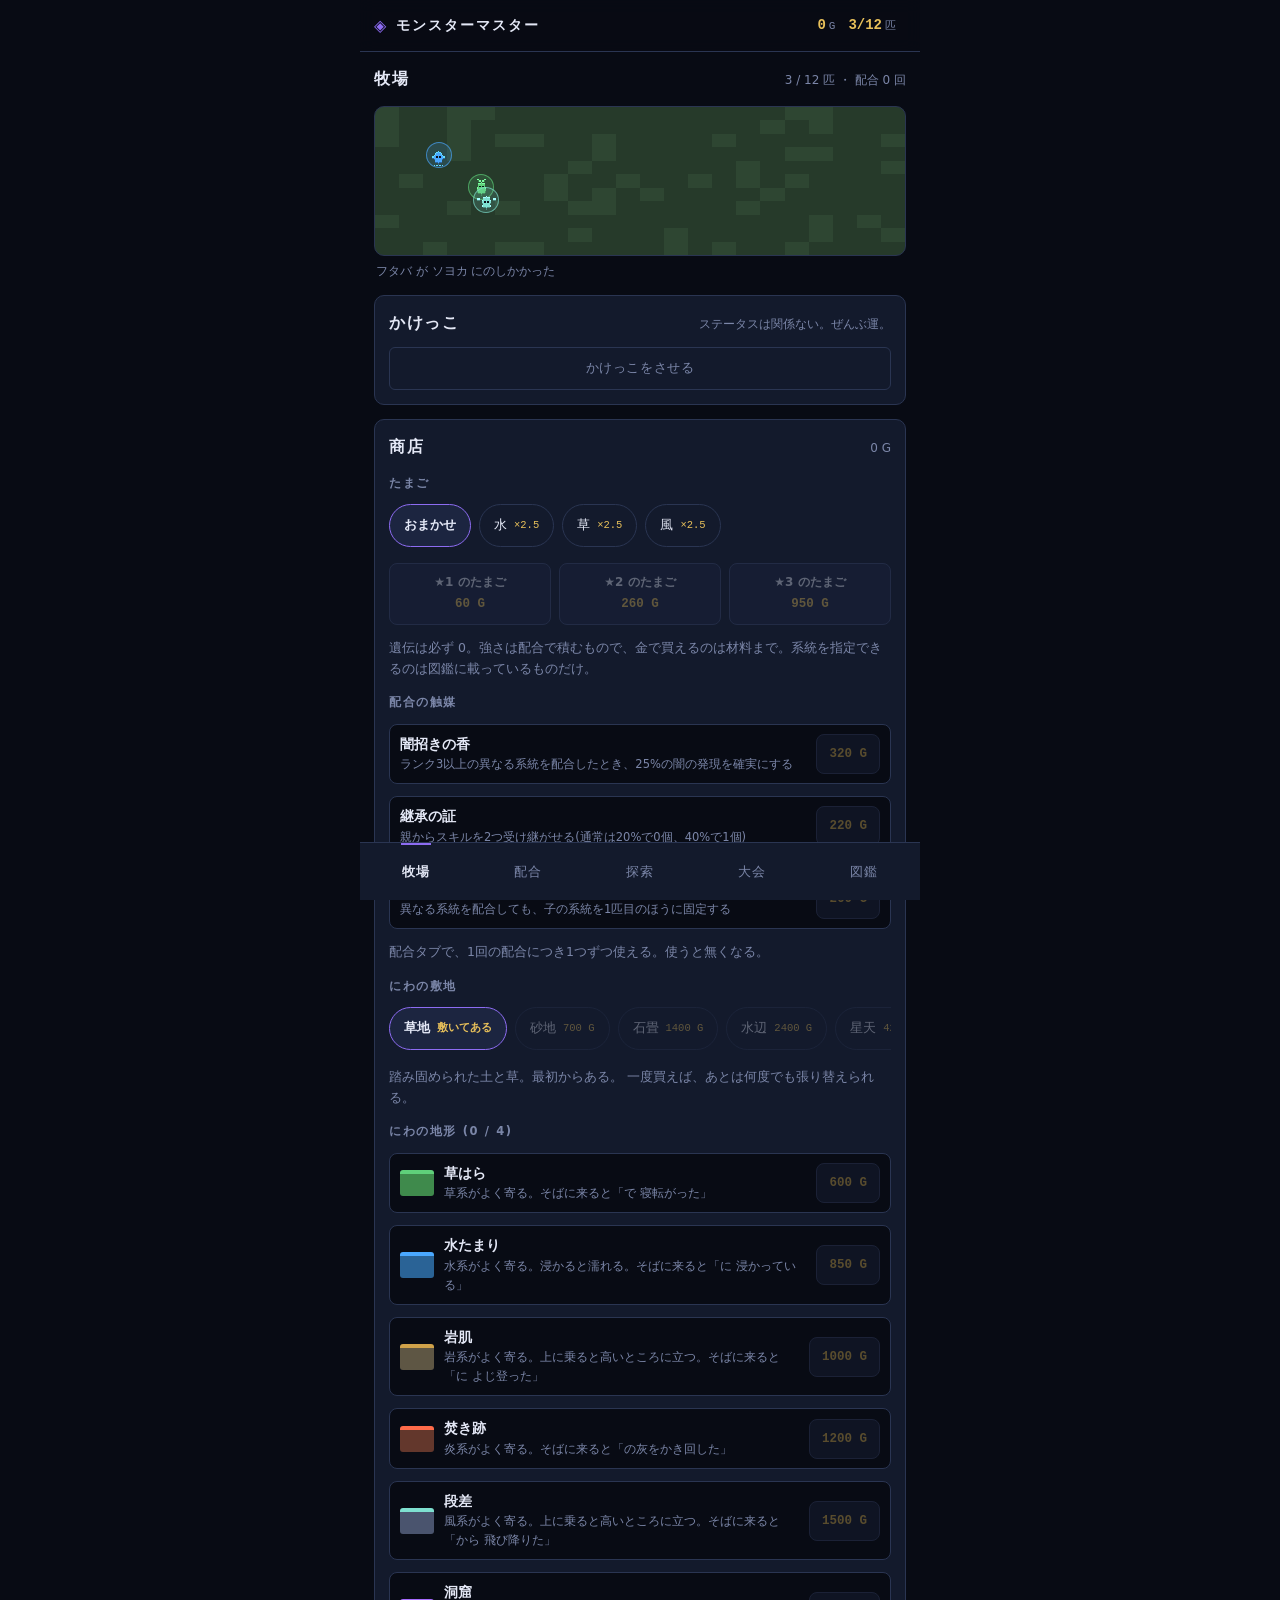
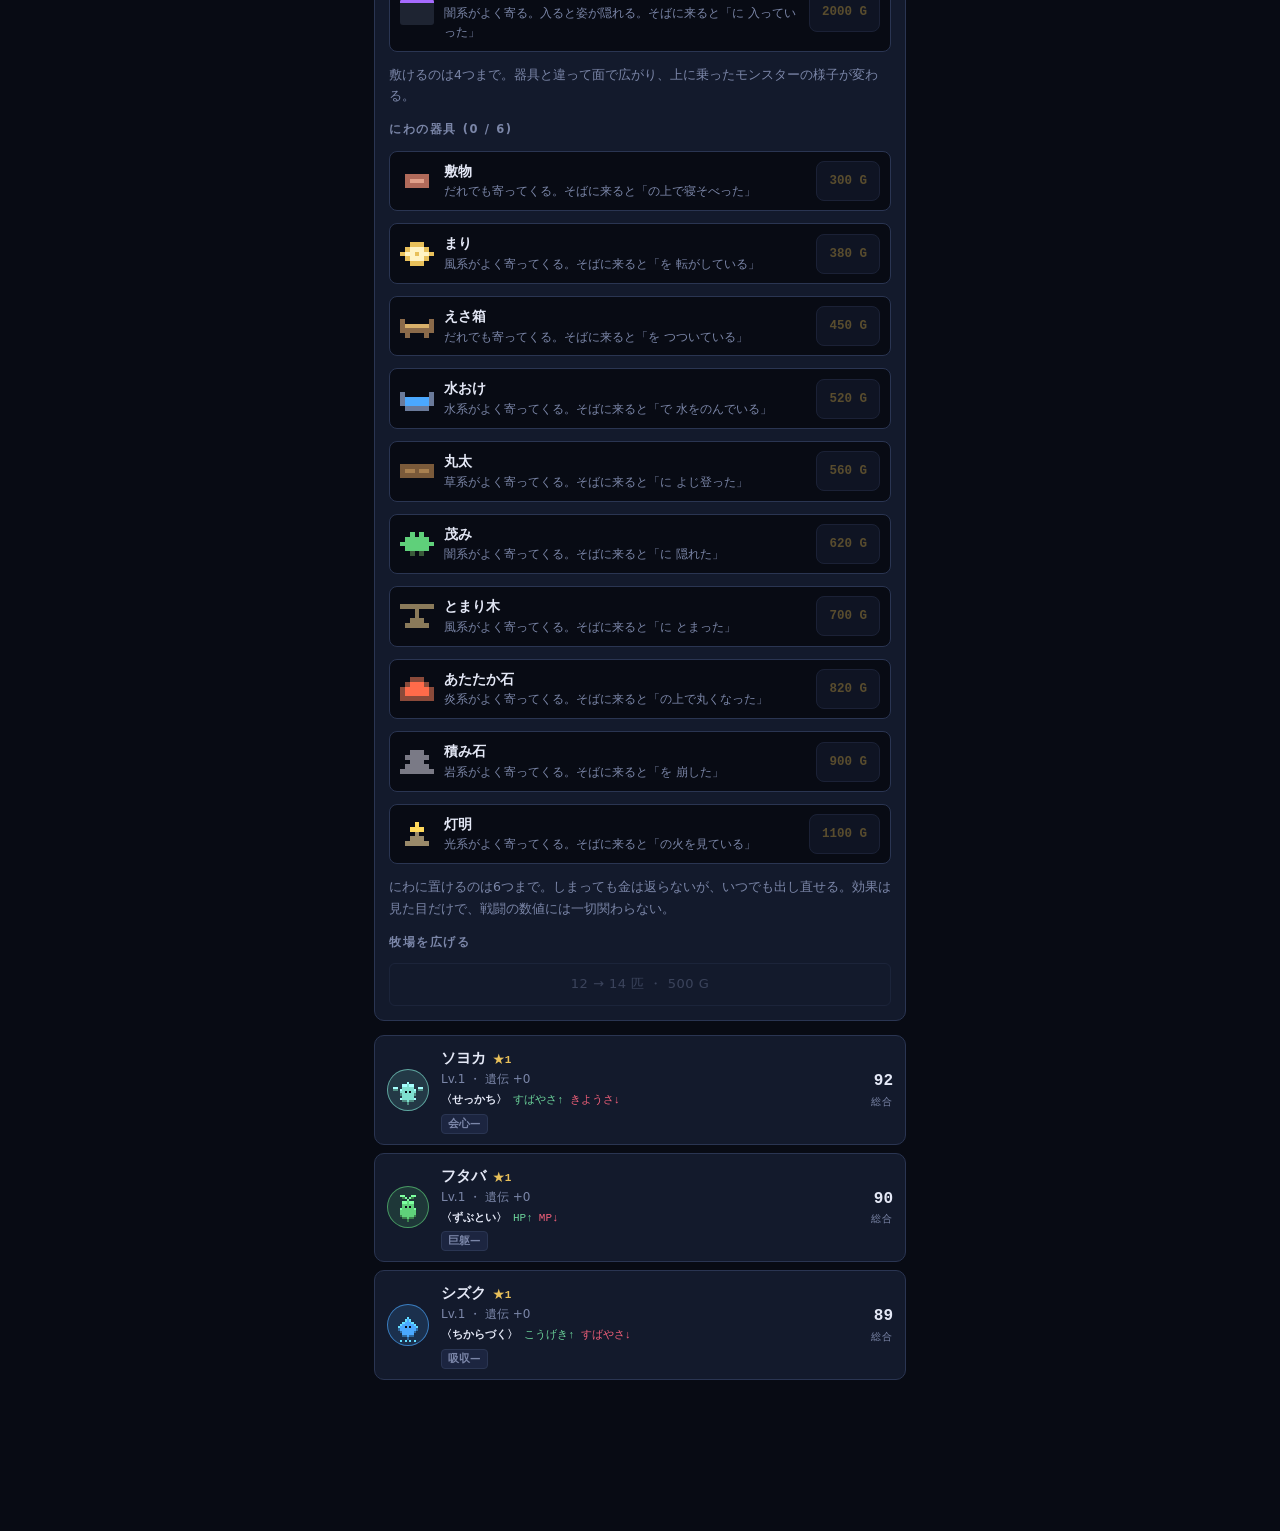
==== commit 1e665f37: "かけっこを race.js に切り出す 走りの中身をゲーム本体から切り離した。race.js はこのゲームを一切 参照せず、走者を { id, name, family, up } の4つの値だけで受" ====
--- a/monstermaster/index.html
+++ b/monstermaster/index.html
@@ -30,6 +30,7 @@
   </nav>
 </div>
 <div id="toast" role="status"></div>
+<script src="race.js"></script>
 <script src="game.js"></script>
 </body>
 </html>
--- a/monstermaster/style.css
+++ b/monstermaster/style.css
@@ -497,6 +497,8 @@
 
 /* 結果は高さを固定し、中身が増えても下のレイアウトを動かさない */
 .result-slot { height: 208px; }
+/* 戦いを見せているあいだは、そのぶん背を高くする */
+.stage-slot { height: 268px; }
 .result-slot .log { flex: 1 1 auto; max-height: none; }
 
 .log {
@@ -803,3 +805,184 @@
 @media (prefers-reduced-motion: reduce) {
   .pen-mon { transition: none; }
 }
+
+/* にわの敷地と器具 */
+.pen.ground-grass { --gh: #5fd07a; }
+.pen {
+  background:
+    radial-gradient(80% 120% at 50% 0%, color-mix(in srgb, var(--gh, var(--accent)) 9%, transparent), transparent 70%),
+    repeating-linear-gradient(90deg, transparent 0 26px, color-mix(in srgb, var(--line) 55%, transparent) 26px 27px),
+    repeating-linear-gradient(0deg, transparent 0 26px, color-mix(in srgb, var(--line) 55%, transparent) 26px 27px),
+    color-mix(in srgb, var(--gh, var(--accent)) 5%, var(--ground));
+}
+/* 地形をタイルで描いたときは、そちらを下地にする(絵は inline style で入る) */
+.pen.has-ground {
+  background-size: 100% 100%;
+  background-repeat: no-repeat;
+  image-rendering: pixelated;
+}
+.tr-swatch {
+  flex: 0 0 auto;
+  width: 34px; height: 26px;
+  border-radius: 3px;
+  background: linear-gradient(var(--tt) 0 4px, var(--tc) 4px);
+}
+.pen-fx {
+  position: absolute;
+  left: var(--px, 50%);
+  top: var(--py, 50%);
+  transform: translate(-50%, -50%);
+  width: 34px; height: 26px;
+  background-repeat: no-repeat;
+  background-position: center;
+  background-size: contain;
+  image-rendering: pixelated;
+  opacity: 0.92;
+}
+.fx-thumb {
+  flex: 0 0 auto;
+  width: 34px; height: 26px;
+  background-repeat: no-repeat;
+  background-position: center;
+  background-size: contain;
+  image-rendering: pixelated;
+}
+
+/* 地形に乗ったときの様子 */
+.pen-mon.on-high { --lift: -5px; }
+.pen-mon { transform: translate(-50%, calc(-50% + var(--lift, 0px))) scaleX(var(--flip, 1)); }
+.pen-mon.is-nap { transform: translate(-50%, calc(-50% + var(--lift, 0px))) scaleX(var(--flip, 1)) scaleY(0.82); }
+.pen-mon.on-hide { opacity: 0.45; }
+.pen-mon.on-wet .emblem { box-shadow: 0 3px 0 -1px color-mix(in srgb, #4aa8ff 55%, transparent); }
+
+/* ===== かけっこ ===== */
+.track { display: flex; flex-direction: column; gap: 6px; }
+.track { --legbg: transparent 0%, transparent 100%; }
+.lane {
+  position: relative;
+  height: 34px;
+  border-radius: 6px;
+  background: var(--ground);
+  border: 1px solid var(--line);
+  /* 右端がゴール */
+  border-right: 2px dashed var(--gold);
+}
+.runner {
+  position: absolute;
+  top: 50%;
+  left: calc(var(--rx, 0%) * 0.88);
+  transform: translate(0, -50%);
+  transition: left .3s linear;
+}
+.runner.is-done { filter: saturate(0.5); }
+.lane-tag {
+  position: absolute;
+  right: 6px; top: 50%;
+  transform: translateY(-50%);
+  display: flex; align-items: baseline; gap: 6px;
+  font-size: 11px; color: var(--muted);
+  pointer-events: none;
+}
+.lane-tag .nm { color: var(--text); font-weight: 600; }
+.lane-tag .pl { color: var(--gold); font-family: var(--mono); font-weight: 700; }
+@media (prefers-reduced-motion: reduce) { .runner { transition: none; } }
+
+/* ===== 戦いの舞台 ===== */
+.stage-wrap { display: flex; flex-direction: column; gap: 8px; flex: 1 1 auto; min-height: 0; }
+.stage {
+  flex: 1 1 auto;
+  display: flex;
+  align-items: center;
+  justify-content: space-between;
+  gap: 10px;
+  padding: 8px 10px;
+  background: var(--ground);
+  border: 1px solid var(--line);
+  border-radius: 8px;
+  overflow: hidden;
+}
+.stage .side { display: flex; flex-direction: column; gap: 8px; flex: 1 1 0; min-width: 0; }
+.stage .side-b { align-items: flex-end; }
+.fighter {
+  display: grid;
+  grid-template-columns: auto 1fr;
+  grid-template-areas: "em bar" "em nm";
+  align-items: center;
+  gap: 1px 7px;
+  /* のそのそ。素早く動かない。 */
+  transition: transform .4s ease-in-out, opacity .4s;
+}
+.side-b .fighter { grid-template-columns: 1fr auto; grid-template-areas: "bar em" "nm em"; }
+.fighter .emblem { grid-area: em; }
+.fighter .hpbar { grid-area: bar; }
+.fighter .fname {
+  grid-area: nm;
+  font-size: 10.5px;
+  color: var(--muted);
+  white-space: nowrap; overflow: hidden; text-overflow: ellipsis;
+}
+.side-b .fighter .fname { text-align: right; }
+.hpbar {
+  height: 5px;
+  min-width: 34px;
+  background: var(--line);
+  border-radius: 3px;
+  overflow: hidden;
+}
+.hpbar i {
+  display: block;
+  height: 100%;
+  width: var(--w, 100%);
+  background: #6bd39a;
+  transition: width .45s ease-out;
+}
+.fighter.is-lunge { transform: translateX(14px); }
+.side-b .fighter.is-lunge { transform: translateX(-14px); }
+.fighter.is-hit { transform: translateX(-4px); }
+.side-b .fighter.is-hit { transform: translateX(4px); }
+.fighter.is-down { opacity: 0.3; transform: translateY(4px) scaleY(0.8); }
+.fighter.is-down .hpbar i { background: var(--danger); }
+.stage-note {
+  font-size: 12px;
+  color: var(--muted);
+  line-height: 1.6;
+  min-height: 2.6em;
+}
+@media (prefers-reduced-motion: reduce) {
+  .fighter, .hpbar i { transition: none; }
+}
+
+/* 入り切りの切り替え */
+.toggle {
+  display: flex;
+  align-items: baseline;
+  gap: 8px;
+  padding: 8px 11px;
+  background: var(--panel);
+  border: 1px solid var(--line);
+  border-radius: 8px;
+  font-size: 13px;
+  color: var(--muted);
+  text-align: left;
+  width: 100%;
+}
+.toggle.is-on { color: var(--text); border-color: var(--line-hi); }
+.toggle .tg-box { font-family: var(--mono); color: var(--muted); }
+.toggle.is-on .tg-box { color: var(--accent); }
+.toggle .tg-note { margin-left: auto; font-size: 11.5px; color: var(--muted); }
+
+/* かけっこの区間 */
+.legs { display: grid; grid-template-columns: repeat(4, 1fr); gap: 4px; }
+.leg {
+  display: flex; flex-direction: column; align-items: center; gap: 1px;
+  padding: 5px 2px 4px;
+  border-radius: 5px;
+  background: color-mix(in srgb, var(--lc) 14%, var(--ground));
+  border-top: 2px solid var(--lc);
+  font-size: 10px;
+  line-height: 1.35;
+}
+.leg .ln { font-size: 11px; font-weight: 700; color: var(--text); }
+.leg .lg { color: #6bd39a; font-size: 9.5px; }
+.leg .lb { color: var(--danger); font-size: 9.5px; }
+.track .lane { background-image: linear-gradient(90deg, var(--legbg)); }
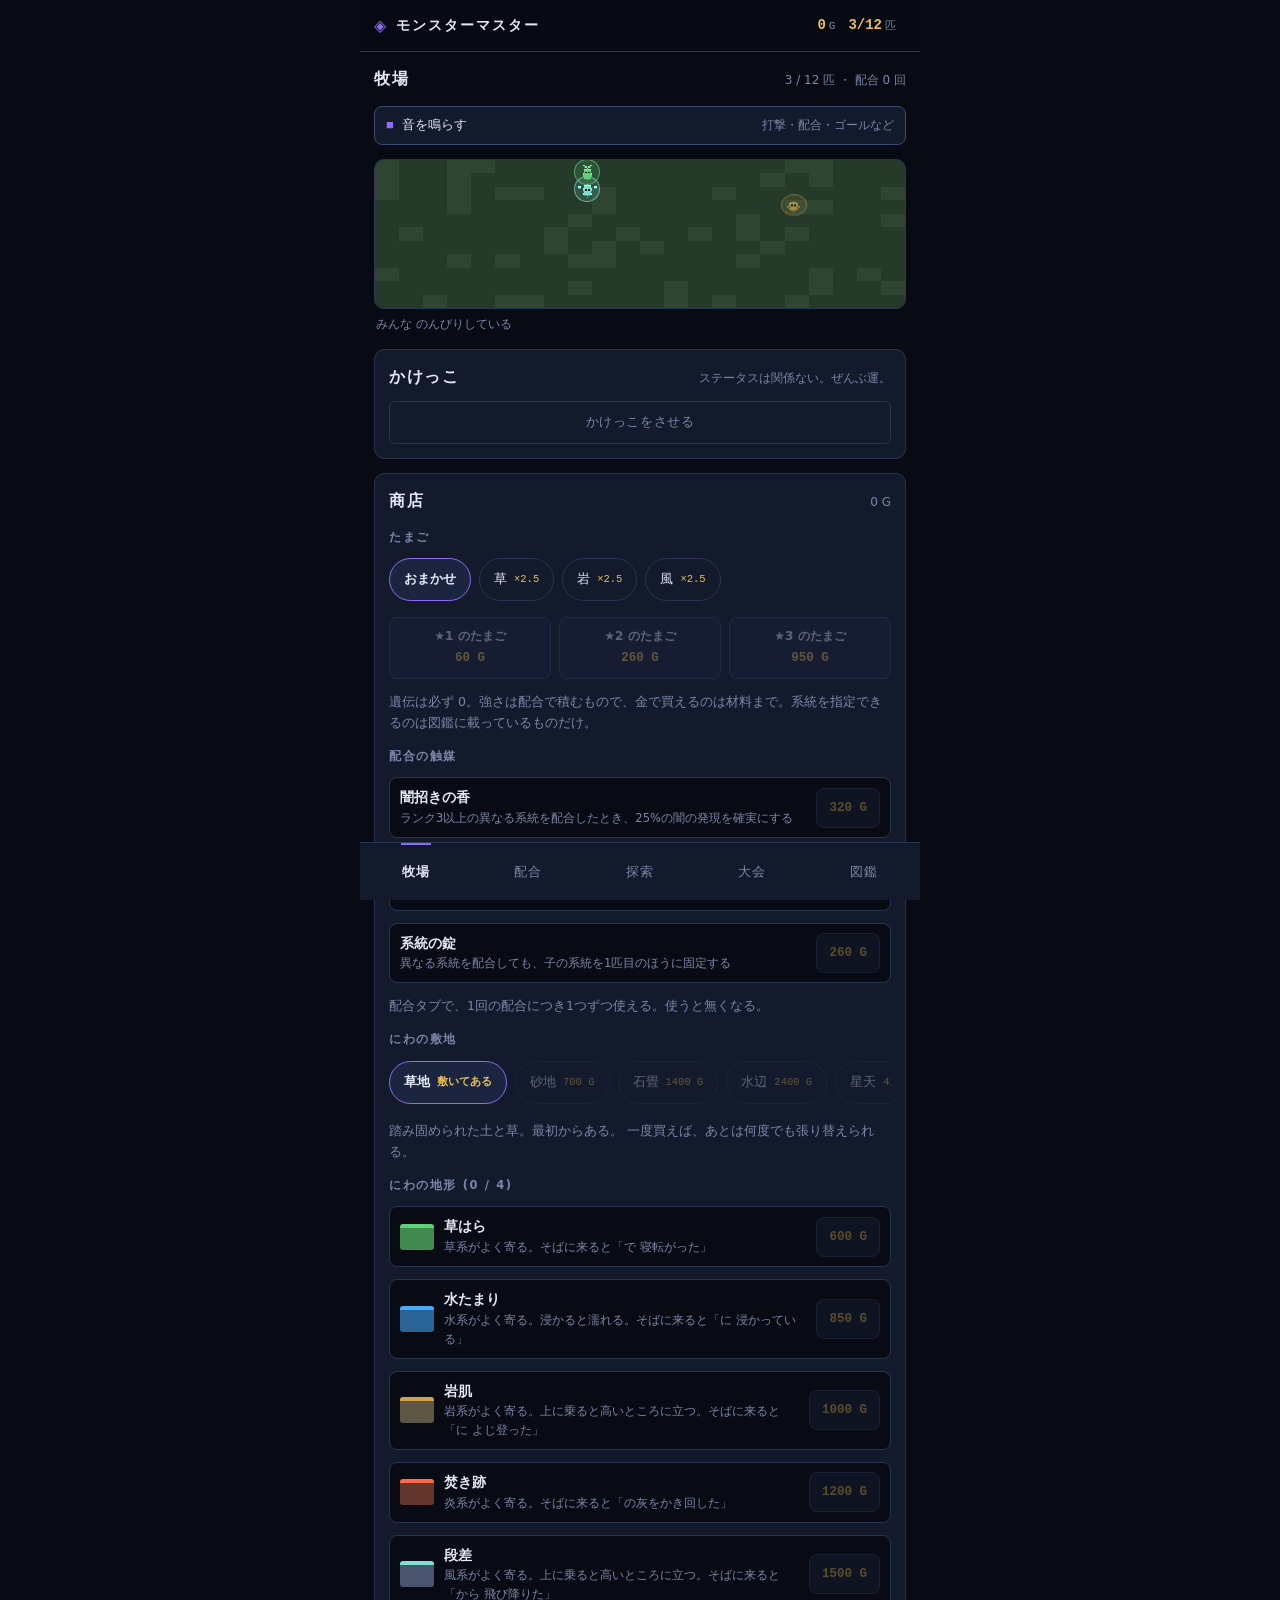
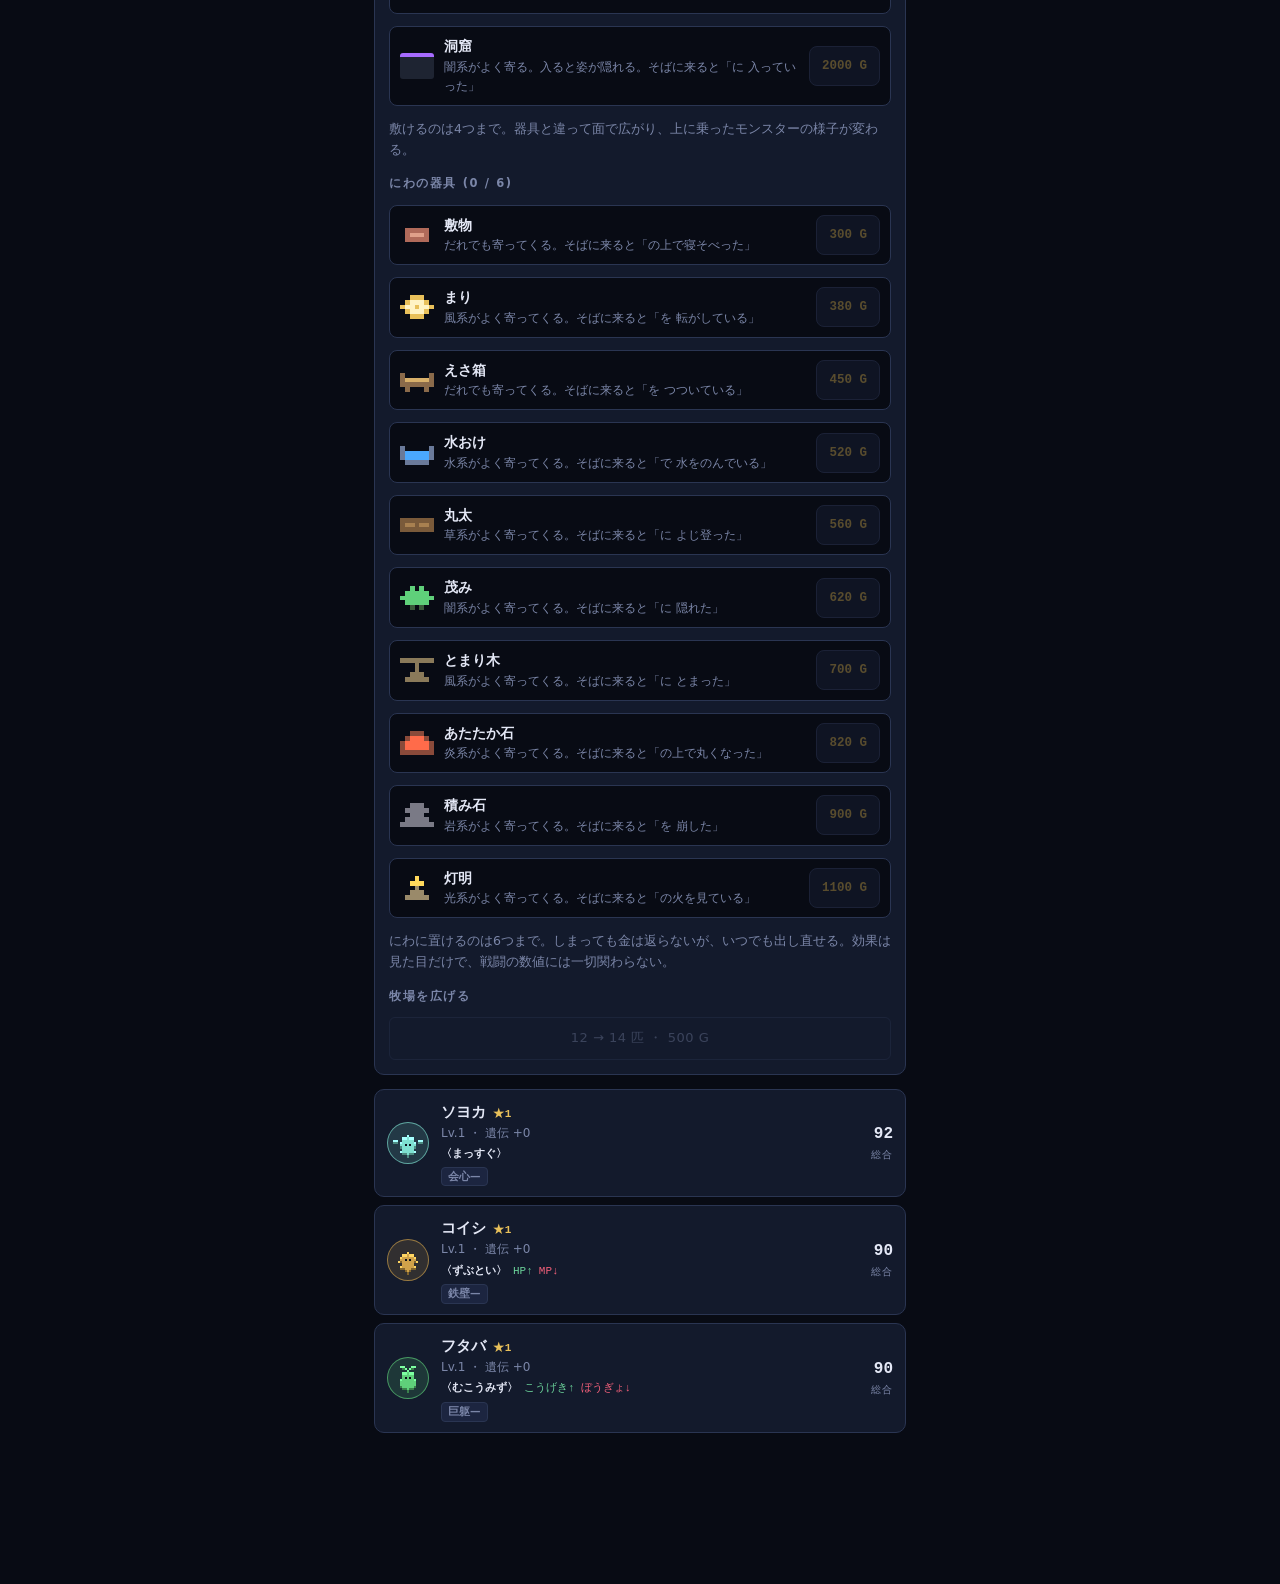
==== commit 705b651d: "音をつける 音声ファイルは使わず、WebAudio でその場で作る。ドット絵と同じで、 持ち物を増やさずに済む。中身は sound.js に分けてあり、race.js と 同じくゲーム本体を参照しない" ====
--- a/monstermaster/index.html
+++ b/monstermaster/index.html
@@ -31,6 +31,7 @@
 </div>
 <div id="toast" role="status"></div>
 <script src="race.js"></script>
+<script src="sound.js"></script>
 <script src="game.js"></script>
 </body>
 </html>
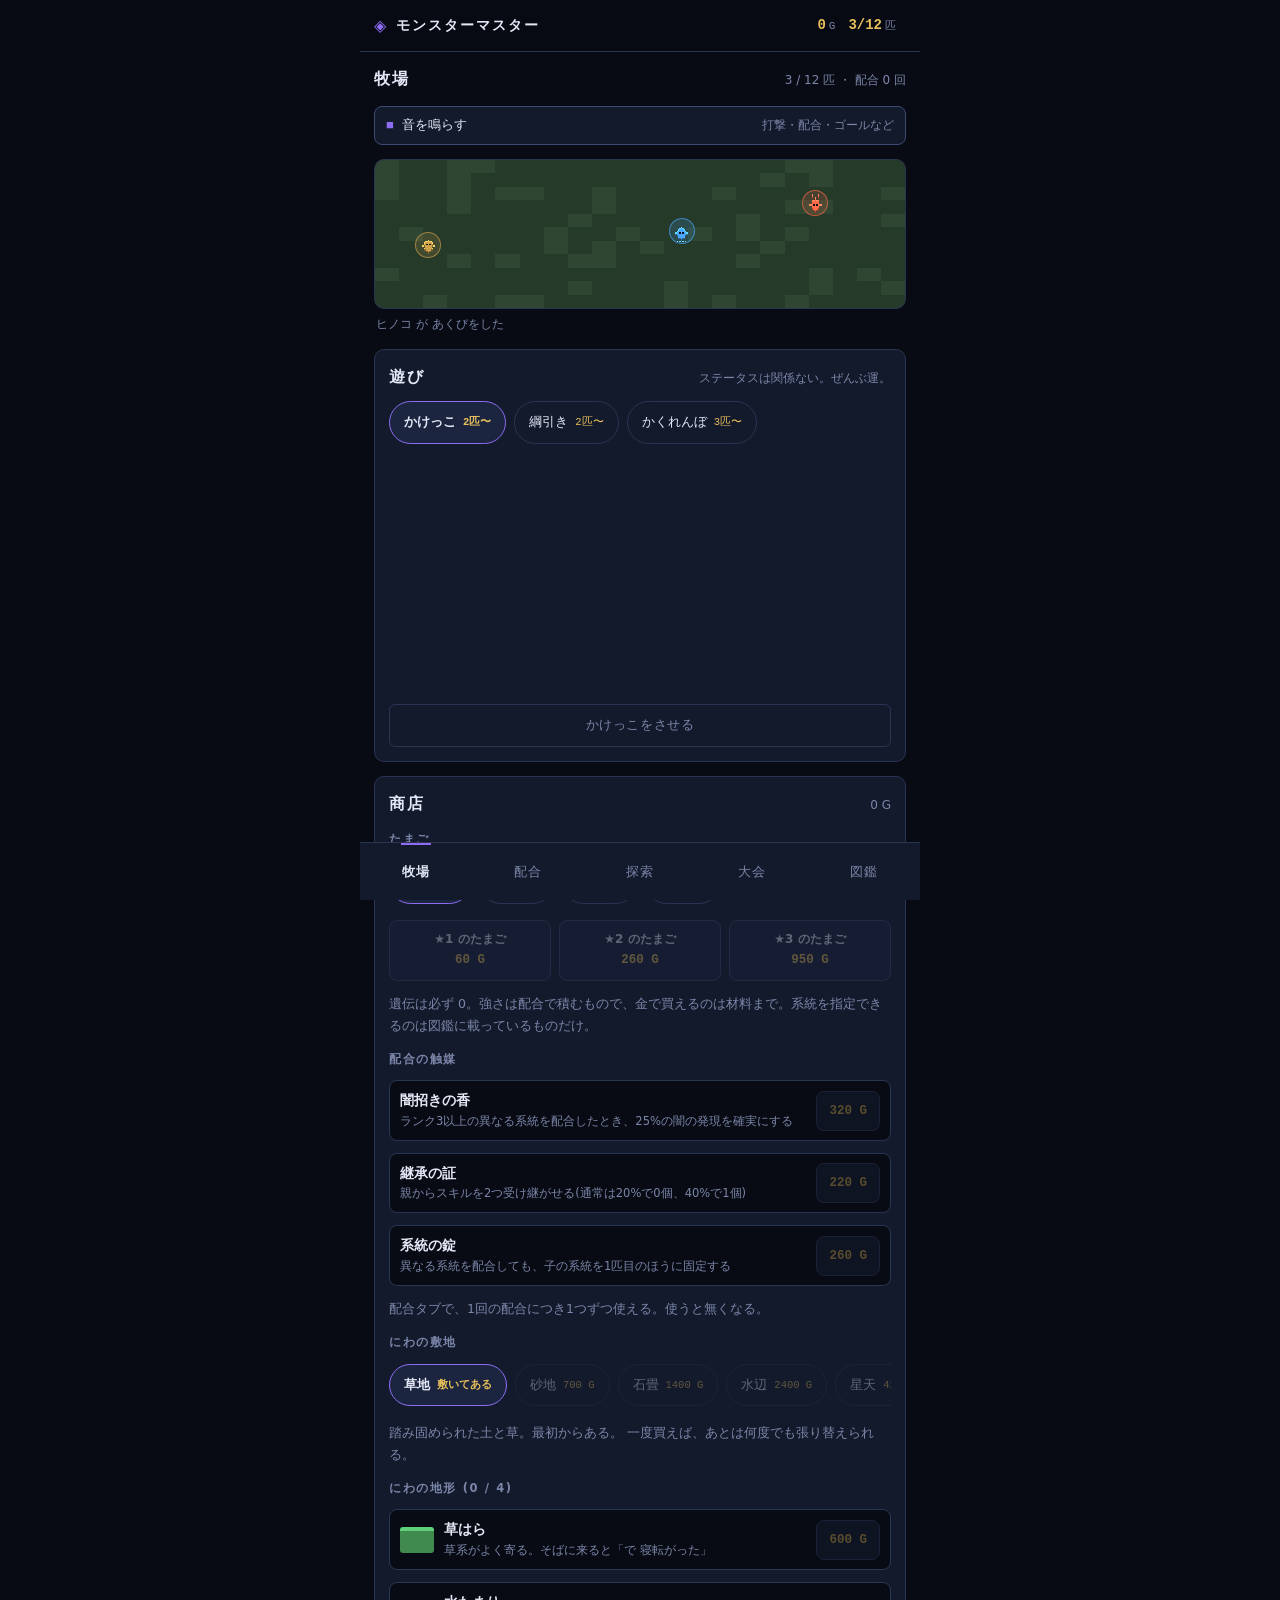
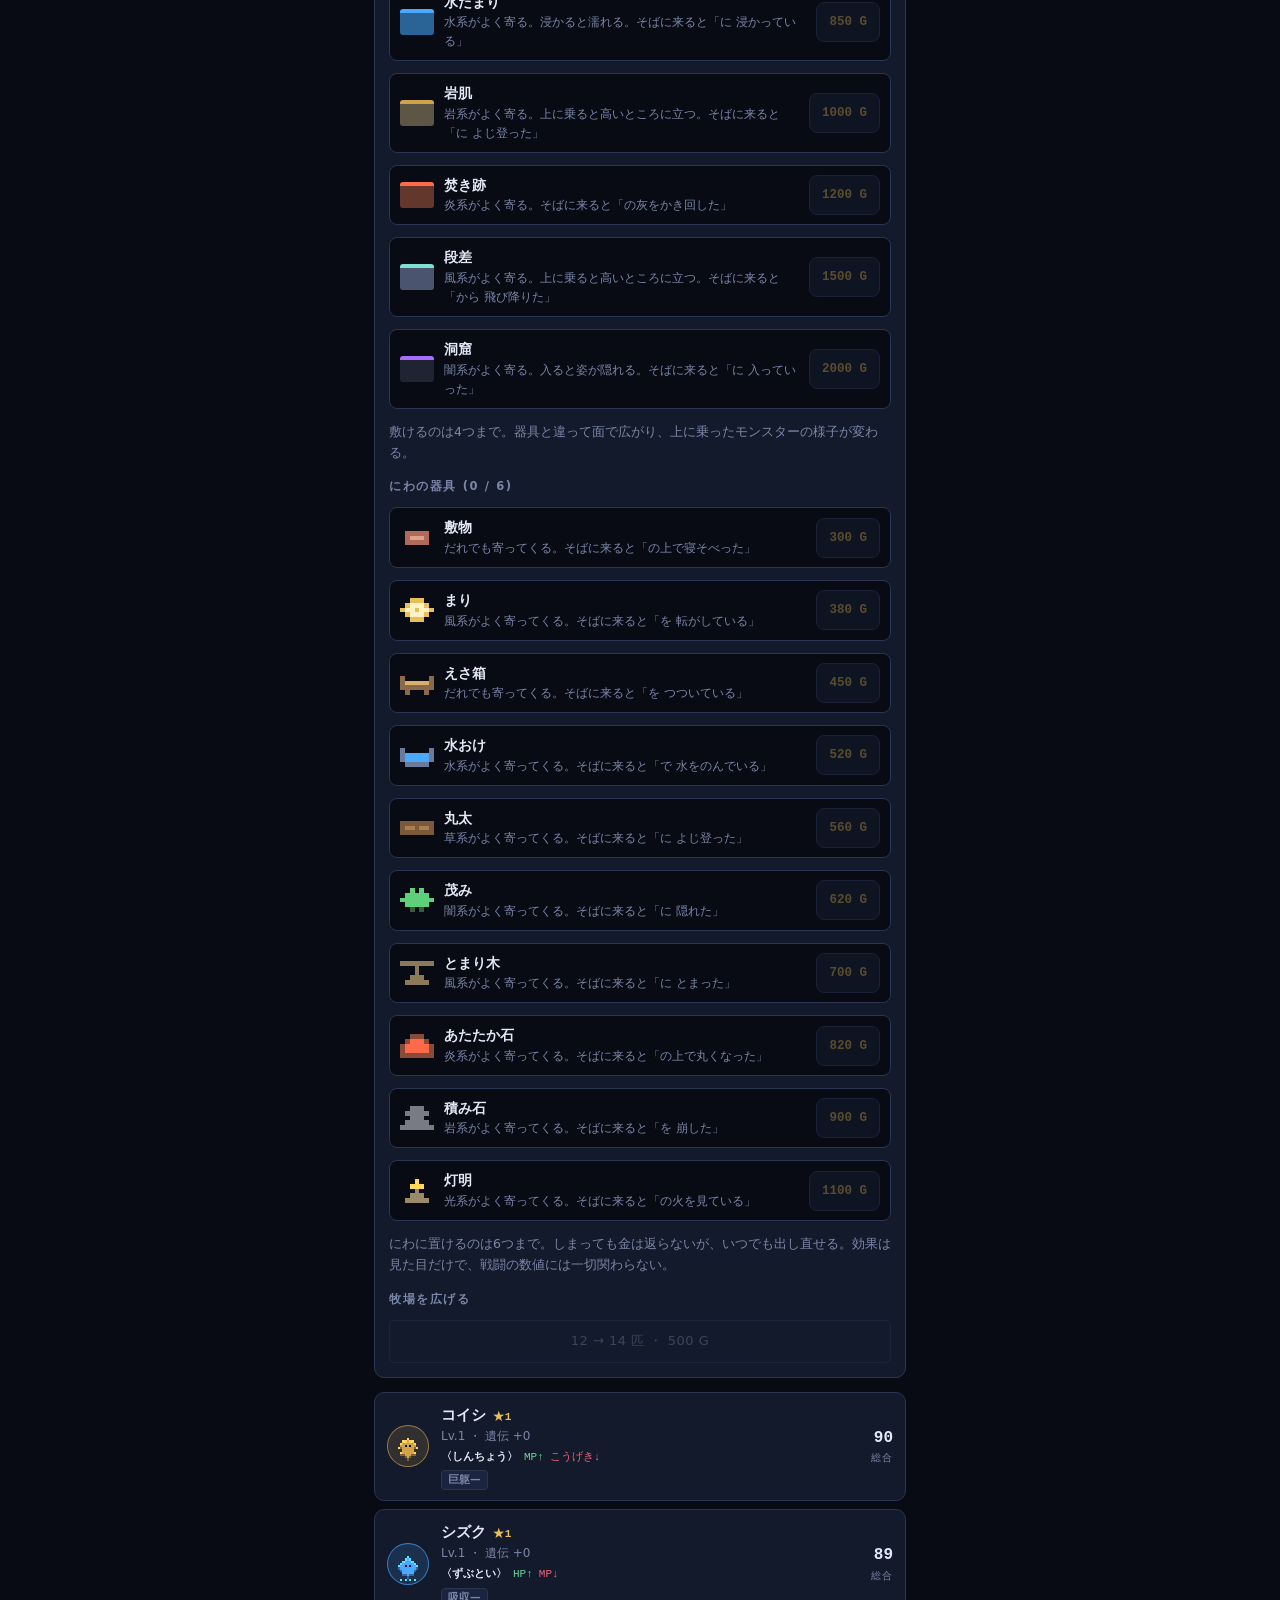
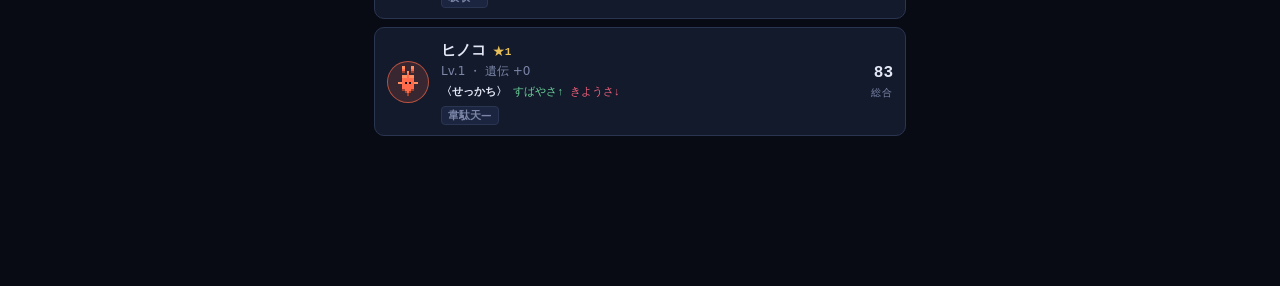
==== commit fa7e4621: "遊びの枠を作って、綱引きとかくれんぼを足す かけっこを一般化して play.js の枠にした。遊びを1つ足すには start / step / paint の3つを書いて登録するだけでいい。  枠が決" ====
--- a/monstermaster/index.html
+++ b/monstermaster/index.html
@@ -30,7 +30,10 @@
   </nav>
 </div>
 <div id="toast" role="status"></div>
+<script src="play.js"></script>
 <script src="race.js"></script>
+<script src="tug.js"></script>
+<script src="hide.js"></script>
 <script src="sound.js"></script>
 <script src="game.js"></script>
 </body>
--- a/monstermaster/style.css
+++ b/monstermaster/style.css
@@ -887,6 +887,58 @@
 .lane-tag .pl { color: var(--gold); font-family: var(--mono); font-weight: 700; }
 @media (prefers-reduced-motion: reduce) { .runner { transition: none; } }
 
+/* ===== 遊び ===== */
+/* 高さを決めておく。中身が入れ替わっても下のボタンが動かないように。 */
+.field-lanes { min-height: 232px; }
+.field-bar   { min-height: 188px; display: flex; flex-direction: column; gap: 8px; }
+.field-spots { min-height: 188px; display: flex; flex-direction: column; gap: 8px; }
+.leg.is-off { opacity: 0.45; }
+.leg.is-on { border-color: var(--line-hi); background: var(--panel-2); }
+
+/* 顔札。遊びの側は名前しか持たないので、姿はゲーム側で足す。 */
+.face {
+  display: flex; align-items: center; gap: 4px;
+  padding: 2px 6px 2px 2px; border: 1px solid var(--line); border-radius: 999px;
+  background: var(--ground); font-size: 11px;
+}
+.face .fn { color: var(--text); }
+.face .pl { color: var(--gold); font-family: var(--mono); font-weight: 700; font-size: 10px; }
+
+/* 綱引き */
+.tug-side {
+  display: flex; flex-wrap: wrap; gap: 4px; justify-content: center;
+  padding: 4px; border-radius: 8px;
+}
+.tug-side.is-won { background: color-mix(in srgb, var(--gold) 14%, transparent); }
+.rope {
+  position: relative; height: 18px; border-radius: 999px;
+  background: linear-gradient(90deg, var(--panel-2), var(--line), var(--panel-2));
+  border: 1px solid var(--line);
+}
+/* 真ん中の目印 */
+.rope::before {
+  content: ''; position: absolute; left: 50%; top: -3px; bottom: -3px;
+  width: 1px; background: var(--line-hi);
+}
+.knot {
+  position: absolute; top: 50%; left: var(--pos, 50%);
+  width: 14px; height: 14px; margin: -7px 0 0 -7px; border-radius: 3px;
+  background: var(--gold); box-shadow: 0 0 0 2px var(--ground);
+  transition: left .5s linear;
+}
+
+/* かくれんぼ */
+.seek { display: flex; align-items: center; gap: 6px; }
+.seek .lbl {
+  font-size: 10px; font-weight: 700; color: var(--ground);
+  background: var(--accent); border-radius: 4px; padding: 1px 5px;
+}
+.seek .left { color: var(--muted); font-size: 11px; margin-left: auto; }
+.hiders { display: flex; flex-wrap: wrap; gap: 4px; }
+.face.is-hidden { opacity: 0.5; border-style: dashed; }
+.face.is-found { opacity: 0.85; }
+@media (prefers-reduced-motion: reduce) { .knot { transition: none; } }
+
 /* ===== 戦いの舞台 ===== */
 .stage-wrap { display: flex; flex-direction: column; gap: 8px; flex: 1 1 auto; min-height: 0; }
 .stage {
